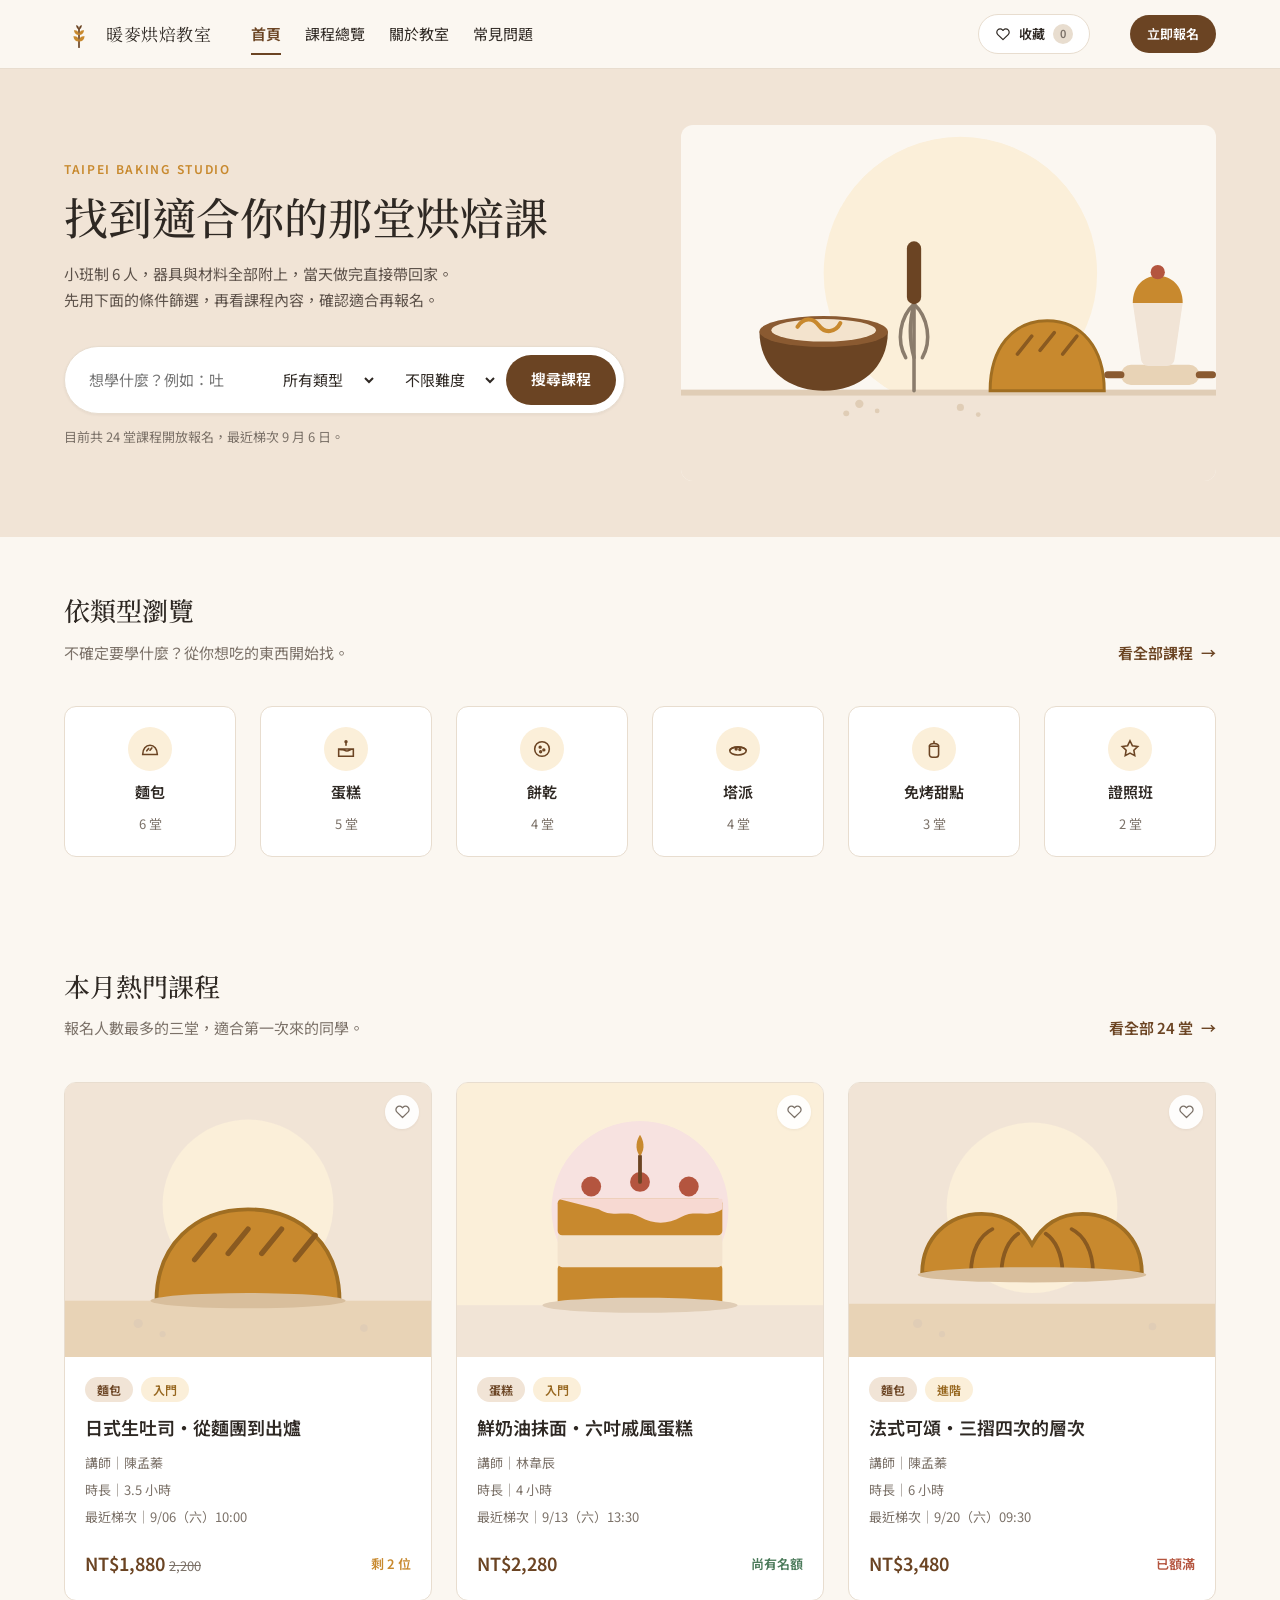
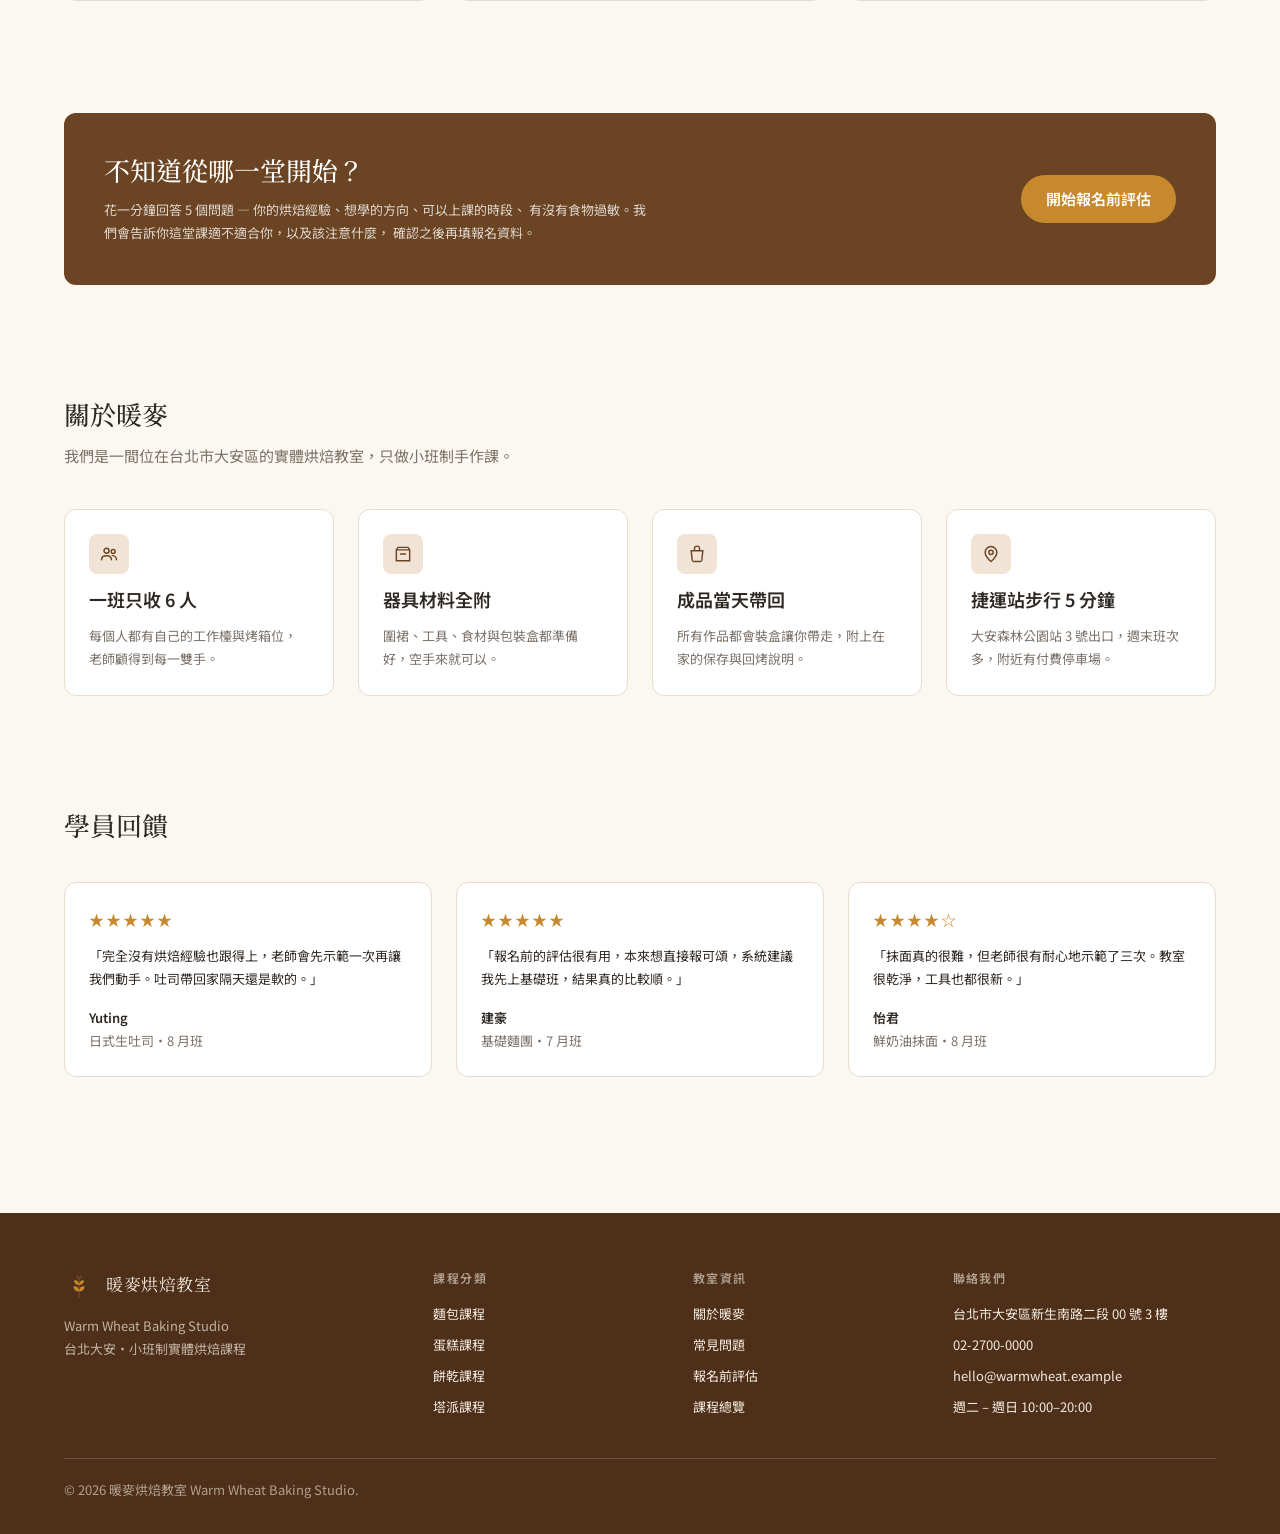
==== index.html @ 9501e0b7 "Initial commit: Warm Wheat Baking Studio course booking demo Multi-page front-end demo for a fiction" ====
<!DOCTYPE html>
<html lang="zh-Hant-TW">
<head>
<meta charset="UTF-8">
<meta name="viewport" content="width=device-width, initial-scale=1">
<title>暖麥烘焙教室 Warm Wheat Baking Studio｜台北實體烘焙課程</title>
<meta name="description" content="暖麥烘焙教室提供麵包、蛋糕、餅乾、塔派等實體手作課程，小班制 6 人，器具材料全附，成品帶回家。">
<link rel="icon" href="assets/brand/logo.svg" type="image/svg+xml">
<link rel="preconnect" href="https://fonts.googleapis.com">
<link rel="preconnect" href="https://fonts.gstatic.com" crossorigin>
<link href="https://fonts.googleapis.com/css2?family=Noto+Sans+TC:wght@400;600&family=Noto+Serif+TC:wght@500&display=swap" rel="stylesheet">
<link rel="stylesheet" href="styles/tokens.css">
<link rel="stylesheet" href="styles/base.css">
<link rel="stylesheet" href="styles/layout.css">
<link rel="stylesheet" href="styles/components.css">
</head>
<body>
<a class="skip-link" href="#main">跳至主要內容</a>

<header class="header">
  <div class="container header__inner">
    <a class="logo" href="index.html">
      <img src="assets/brand/logo.svg" alt="" width="30" height="30">
      <span class="logo__name">暖麥烘焙教室</span>
    </a>
    <nav class="nav" aria-label="主選單">
      <a class="nav__link" href="index.html" aria-current="page">首頁</a>
      <a class="nav__link" href="courses.html">課程總覽</a>
      <a class="nav__link" href="about.html">關於教室</a>
      <a class="nav__link" href="faq.html">常見問題</a>
    </nav>
    <button class="saved-btn" type="button" id="savedBtn" aria-expanded="false" aria-controls="savedDrawer">
      <svg width="16" height="16" viewBox="0 0 24 24" fill="none" stroke="currentColor" stroke-width="1.8" stroke-linejoin="round" aria-hidden="true"><path d="M12 20.5 4.2 12.9a4.9 4.9 0 0 1 0-7 4.9 4.9 0 0 1 7 0l.8.8.8-.8a4.9 4.9 0 0 1 7 0 4.9 4.9 0 0 1 0 7z"/></svg>
      <span>收藏</span>
      <span class="saved-btn__count" id="savedCount" data-empty>0</span>
    </button>
    <a class="btn btn--primary btn--sm" href="courses.html">立即報名</a>
  </div>
</header>

<main id="main">

<!-- ============================================================== Hero -->
<section class="hero">
  <div class="container hero__grid">
    <div>
      <span class="eyebrow">Taipei Baking Studio</span>
      <h1 class="hero__title">找到適合你的那堂烘焙課</h1>
      <p class="hero__lede">
        小班制 6 人，器具與材料全部附上，當天做完直接帶回家。
        先用下面的條件篩選，再看課程內容，確認適合再報名。
      </p>

      <!-- 課程查詢入口 → courses.html -->
      <form class="searchbar" action="courses.html" method="get" role="search">
        <label class="sr-only" for="q">課程關鍵字</label>
        <input type="search" id="q" name="q" placeholder="想學什麼？例如：吐司、生乳捲">
        <label class="sr-only" for="cat">課程類型</label>
        <select id="cat" name="cat">
          <option value="">所有類型</option>
          <option value="bread">麵包</option>
          <option value="cake">蛋糕</option>
          <option value="cookie">餅乾</option>
          <option value="tart">塔派</option>
          <option value="nobake">免烤甜點</option>
          <option value="pro">證照班</option>
        </select>
        <label class="sr-only" for="lv">難度</label>
        <select id="lv" name="lv">
          <option value="">不限難度</option>
          <option value="beginner">入門</option>
          <option value="advanced">進階</option>
          <option value="pro">專業</option>
        </select>
        <button class="btn btn--primary" type="submit">搜尋課程</button>
      </form>
      <p class="searchbar__hint">目前共 24 堂課程開放報名，最近梯次 9 月 6 日。</p>
    </div>
    <div class="hero__media">
      <img src="assets/images/hero.svg" alt="烘焙教室的工作檯，擺放攪拌盆、打蛋器與剛出爐的麵包" width="900" height="600">
    </div>
  </div>
</section>

<!-- ========================================================= Categories -->
<section class="section section--tight">
  <div class="container">
    <div class="section__head section__head--row">
      <div>
        <h2>依類型瀏覽</h2>
        <p>不確定要學什麼？從你想吃的東西開始找。</p>
      </div>
      <a class="link-arrow" href="courses.html">看全部課程</a>
    </div>

    <div class="grid grid--6">
      <a class="cat" href="courses.html?cat=bread">
        <span class="cat__icon" aria-hidden="true"><svg width="22" height="22" viewBox="0 0 24 24" fill="none" stroke="currentColor" stroke-width="1.7" stroke-linecap="round"><path d="M4 18c0-6 3.6-10 8-10s8 4 8 10zM8.5 14l2-2.6M12 13.4l2-2.6"/></svg></span>
        <span class="cat__name">麵包</span>
        <span class="cat__count">6 堂</span>
      </a>
      <a class="cat" href="courses.html?cat=cake">
        <span class="cat__icon" aria-hidden="true"><svg width="22" height="22" viewBox="0 0 24 24" fill="none" stroke="currentColor" stroke-width="1.7" stroke-linecap="round"><path d="M4 20V12h16v8zM4 12c2 1.6 4 0 6 1.2s4 1.2 6 0 2-1.2 4-1.2M12 8V5"/><circle cx="12" cy="4" r="1"/></svg></span>
        <span class="cat__name">蛋糕</span>
        <span class="cat__count">5 堂</span>
      </a>
      <a class="cat" href="courses.html?cat=cookie">
        <span class="cat__icon" aria-hidden="true"><svg width="22" height="22" viewBox="0 0 24 24" fill="none" stroke="currentColor" stroke-width="1.7"><circle cx="12" cy="12" r="8"/><circle cx="10" cy="10" r="1"/><circle cx="14" cy="13" r="1"/><circle cx="10.5" cy="15" r="1"/></svg></span>
        <span class="cat__name">餅乾</span>
        <span class="cat__count">4 堂</span>
      </a>
      <a class="cat" href="courses.html?cat=tart">
        <span class="cat__icon" aria-hidden="true"><svg width="22" height="22" viewBox="0 0 24 24" fill="none" stroke="currentColor" stroke-width="1.7"><ellipse cx="12" cy="14" rx="9" ry="4.5"/><path d="M3 14c0-2 4-4 9-4s9 2 9 4"/><circle cx="10" cy="12" r="1"/><circle cx="14" cy="12.5" r="1"/></svg></span>
        <span class="cat__name">塔派</span>
        <span class="cat__count">4 堂</span>
      </a>
      <a class="cat" href="courses.html?cat=nobake">
        <span class="cat__icon" aria-hidden="true"><svg width="22" height="22" viewBox="0 0 24 24" fill="none" stroke="currentColor" stroke-width="1.7"><path d="M7 9h10v9a3 3 0 0 1-3 3h-4a3 3 0 0 1-3-3z"/><path d="M7 9c0-1.7 2.2-3 5-3s5 1.3 5 3"/><path d="M12 6V3"/></svg></span>
        <span class="cat__name">免烤甜點</span>
        <span class="cat__count">3 堂</span>
      </a>
      <a class="cat" href="courses.html?cat=pro">
        <span class="cat__icon" aria-hidden="true"><svg width="22" height="22" viewBox="0 0 24 24" fill="none" stroke="currentColor" stroke-width="1.7" stroke-linecap="round"><path d="M12 3l2.6 5.4 5.9.8-4.3 4.1 1 5.9L12 16.4 6.8 19.2l1-5.9L3.5 9.2l5.9-.8z"/></svg></span>
        <span class="cat__name">證照班</span>
        <span class="cat__count">2 堂</span>
      </a>
    </div>
  </div>
</section>

<!-- ==================================================== Popular courses -->
<section class="section section--tight">
  <div class="container">
    <div class="section__head section__head--row">
      <div>
        <h2>本月熱門課程</h2>
        <p>報名人數最多的三堂，適合第一次來的同學。</p>
      </div>
      <a class="link-arrow" href="courses.html">看全部 24 堂</a>
    </div>

    <div class="grid grid--3">
      <article class="course-card">
        <div class="course-card__media">
          <img src="assets/images/course-1.svg" alt="日式生吐司課程" width="480" height="360" loading="lazy">
        </div>
        <div class="course-card__body">
          <div class="course-card__tags">
            <span class="tag">麵包</span>
            <span class="tag tag--level">入門</span>
          </div>
          <h3 class="course-card__title"><a href="course.html">日式生吐司・從麵團到出爐</a></h3>
          <div class="course-card__meta">
            <span>講師｜陳孟蓁</span>
            <span>時長｜3.5 小時</span>
            <span>最近梯次｜9/06（六）10:00</span>
          </div>
          <div class="course-card__foot">
            <span class="price">NT$1,880 <del>2,200</del></span>
            <span class="seat seat--low">剩 2 位</span>
          </div>
        </div>
      </article>

      <article class="course-card">
        <div class="course-card__media">
          <img src="assets/images/course-2.svg" alt="草莓鮮奶油蛋糕課程" width="480" height="360" loading="lazy">
        </div>
        <div class="course-card__body">
          <div class="course-card__tags">
            <span class="tag">蛋糕</span>
            <span class="tag tag--level">入門</span>
          </div>
          <h3 class="course-card__title"><a href="course.html">鮮奶油抹面・六吋戚風蛋糕</a></h3>
          <div class="course-card__meta">
            <span>講師｜林韋辰</span>
            <span>時長｜4 小時</span>
            <span>最近梯次｜9/13（六）13:30</span>
          </div>
          <div class="course-card__foot">
            <span class="price">NT$2,280</span>
            <span class="seat seat--ok">尚有名額</span>
          </div>
        </div>
      </article>

      <article class="course-card">
        <div class="course-card__media">
          <img src="assets/images/course-5.svg" alt="法式可頌課程" width="480" height="360" loading="lazy">
        </div>
        <div class="course-card__body">
          <div class="course-card__tags">
            <span class="tag">麵包</span>
            <span class="tag tag--level">進階</span>
          </div>
          <h3 class="course-card__title"><a href="course.html">法式可頌・三摺四次的層次</a></h3>
          <div class="course-card__meta">
            <span>講師｜陳孟蓁</span>
            <span>時長｜6 小時</span>
            <span>最近梯次｜9/20（六）09:30</span>
          </div>
          <div class="course-card__foot">
            <span class="price">NT$3,480</span>
            <span class="seat seat--full">已額滿</span>
          </div>
        </div>
      </article>
    </div>
  </div>
</section>

<!-- ================================================= Assessment CTA band -->
<!-- 導向報名前評估 -->
<section class="section section--tight">
  <div class="container">
    <div class="cta-band">
      <div>
        <h2>不知道從哪一堂開始？</h2>
        <p>
          花一分鐘回答 5 個問題 — 你的烘焙經驗、想學的方向、可以上課的時段、
          有沒有食物過敏。我們會告訴你這堂課適不適合你，以及該注意什麼，
          確認之後再填報名資料。
        </p>
      </div>
      <a class="btn btn--honey" href="enroll.html#assess">開始報名前評估</a>
    </div>
  </div>
</section>

<!-- ============================================================= About -->
<section class="section section--tight" id="about">
  <div class="container">
    <div class="section__head">
      <h2>關於暖麥</h2>
      <p>我們是一間位在台北市大安區的實體烘焙教室，只做小班制手作課。</p>
    </div>

    <div class="grid grid--4">
      <div class="feature">
        <span class="feature__icon" aria-hidden="true"><svg width="20" height="20" viewBox="0 0 24 24" fill="none" stroke="currentColor" stroke-width="1.7" stroke-linecap="round"><circle cx="9" cy="8" r="3"/><circle cx="17" cy="9" r="2.4"/><path d="M3 19c0-3.3 2.7-5 6-5s6 1.7 6 5M16 14c3 .3 5 2 5 5"/></svg></span>
        <h3>一班只收 6 人</h3>
        <p>每個人都有自己的工作檯與烤箱位，老師顧得到每一雙手。</p>
      </div>
      <div class="feature">
        <span class="feature__icon" aria-hidden="true"><svg width="20" height="20" viewBox="0 0 24 24" fill="none" stroke="currentColor" stroke-width="1.7" stroke-linecap="round"><path d="M4 7h16v13H4zM4 7l2-3h12l2 3M9 12h6"/></svg></span>
        <h3>器具材料全附</h3>
        <p>圍裙、工具、食材與包裝盒都準備好，空手來就可以。</p>
      </div>
      <div class="feature">
        <span class="feature__icon" aria-hidden="true"><svg width="20" height="20" viewBox="0 0 24 24" fill="none" stroke="currentColor" stroke-width="1.7" stroke-linecap="round"><path d="M5 8h14l-1.2 11.2a2 2 0 0 1-2 1.8H8.2a2 2 0 0 1-2-1.8zM9 8V5.5a3 3 0 0 1 6 0V8"/></svg></span>
        <h3>成品當天帶回</h3>
        <p>所有作品都會裝盒讓你帶走，附上在家的保存與回烤說明。</p>
      </div>
      <div class="feature">
        <span class="feature__icon" aria-hidden="true"><svg width="20" height="20" viewBox="0 0 24 24" fill="none" stroke="currentColor" stroke-width="1.7" stroke-linecap="round"><path d="M12 21s7-5.6 7-11a7 7 0 1 0-14 0c0 5.4 7 11 7 11z"/><circle cx="12" cy="10" r="2.6"/></svg></span>
        <h3>捷運站步行 5 分鐘</h3>
        <p>大安森林公園站 3 號出口，週末班次多，附近有付費停車場。</p>
      </div>
    </div>
  </div>
</section>

<!-- =========================================================== Reviews -->
<section class="section section--tight">
  <div class="container">
    <div class="section__head">
      <h2>學員回饋</h2>
    </div>
    <div class="grid grid--3">
      <div class="review">
        <div class="review__stars" aria-label="五顆星">★★★★★</div>
        <p>「完全沒有烘焙經驗也跟得上，老師會先示範一次再讓我們動手。吐司帶回家隔天還是軟的。」</p>
        <footer><cite>Yuting</cite>日式生吐司・8 月班</footer>
      </div>
      <div class="review">
        <div class="review__stars" aria-label="五顆星">★★★★★</div>
        <p>「報名前的評估很有用，本來想直接報可頌，系統建議我先上基礎班，結果真的比較順。」</p>
        <footer><cite>建豪</cite>基礎麵團・7 月班</footer>
      </div>
      <div class="review">
        <div class="review__stars" aria-label="四顆星">★★★★☆</div>
        <p>「抹面真的很難，但老師很有耐心地示範了三次。教室很乾淨，工具也都很新。」</p>
        <footer><cite>怡君</cite>鮮奶油抹面・8 月班</footer>
      </div>
    </div>
  </div>
</section>

</main>

<footer class="footer">
  <div class="container">
    <div class="footer__grid">
      <div>
        <div class="logo">
          <img src="assets/brand/logo.svg" alt="" width="30" height="30">
          <span class="logo__name">暖麥烘焙教室</span>
        </div>
        <p class="footer__tag">Warm Wheat Baking Studio<br>台北大安・小班制實體烘焙課程</p>
      </div>
      <div>
        <h3>課程分類</h3>
        <ul>
          <li><a href="courses.html?cat=bread">麵包課程</a></li>
          <li><a href="courses.html?cat=cake">蛋糕課程</a></li>
          <li><a href="courses.html?cat=cookie">餅乾課程</a></li>
          <li><a href="courses.html?cat=tart">塔派課程</a></li>
        </ul>
      </div>
      <div>
        <h3>教室資訊</h3>
        <ul>
          <li><a href="about.html">關於暖麥</a></li>
          <li><a href="faq.html">常見問題</a></li>
          <li><a href="enroll.html#assess">報名前評估</a></li>
          <li><a href="courses.html">課程總覽</a></li>
        </ul>
      </div>
      <div>
        <h3>聯絡我們</h3>
        <ul>
          <li>台北市大安區新生南路二段 00 號 3 樓</li>
          <li><a href="tel:+886227000000">02-2700-0000</a></li>
          <li><a href="mailto:hello@warmwheat.example">hello@warmwheat.example</a></li>
          <li>週二 – 週日 10:00–20:00</li>
        </ul>
      </div>
    </div>
    <p class="footer__bottom">© 2026 暖麥烘焙教室 Warm Wheat Baking Studio.</p>
  </div>
</footer>

<div class="drawer" id="savedDrawer" role="dialog" aria-modal="true" aria-label="收藏的課程">
  <div class="drawer__scrim"></div>
  <div class="drawer__panel">
    <div class="drawer__head">
      <h2 style="font-size:var(--fs-h3); font-family:var(--font-sans)">收藏的課程</h2>
      <button class="drawer__close" type="button" aria-label="關閉">×</button>
    </div>
    <div class="drawer__body">
      <div id="savedList"></div>
      <p class="drawer__empty" id="savedEmpty">還沒有收藏任何課程。<br>在課程卡片右上角點愛心即可加入。</p>
    </div>
    <div class="drawer__foot">
      <a class="btn btn--primary btn--block" href="courses.html">瀏覽全部課程</a>
    </div>
  </div>
</div>
<script src="scripts/main.js"></script>
<script src="scripts/saved.js"></script>
</body>
</html>
---- styles/tokens.css ----
/* ==========================================================================
   tokens.css — design tokens extracted from Figma
   暖麥烘焙教室 Warm Wheat Baking Studio
   Change a value here and it propagates through every page.
   ========================================================================== */

:root {
  /* ---- Color ---- */
  --c-crust:       #6B4423;
  --c-crust-dark:  #4E301A;
  --c-crust-soft:  #F1E4D6;
  --c-honey:       #C8892E;
  --c-honey-soft:  #FBEFD9;
  --c-oat:         #FBF7F1;
  --c-surface:     #FFFFFF;
  --c-ink:         #2E2823;
  --c-ink-muted:   #7B7168;
  --c-line:        #E8DDCF;
  --c-ok:          #4B7A5A;
  --c-warn:        #B4553F;

  --c-focus:       #C8892E;

  /* ---- Typography ---- */
  --font-serif: "Noto Serif TC", "Songti TC", "PMingLiU", Georgia, serif;
  --font-sans:  "Noto Sans TC", "PingFang TC", "Microsoft JhengHei",
                -apple-system, BlinkMacSystemFont, "Segoe UI", sans-serif;

  --fs-display: 2.75rem;    /* 44 */
  --fs-h1:      2.25rem;    /* 36 */
  --fs-h2:      1.625rem;   /* 26 */
  --fs-h3:      1.125rem;   /* 18 */
  --fs-body:    0.9375rem;  /* 15 */
  --fs-small:   0.8125rem;  /* 13 */
  --fs-eyebrow: 0.75rem;    /* 12 */

  --lh-heading: 1.32;
  --lh-body:    1.75;
  --ls-eyebrow: 0.14em;

  /* ---- Spacing scale ---- */
  --s-1:  0.25rem;   /*  4 */
  --s-2:  0.5rem;    /*  8 */
  --s-3:  0.75rem;   /* 12 */
  --s-4:  1rem;      /* 16 */
  --s-5:  1.25rem;   /* 20 */
  --s-6:  1.5rem;    /* 24 */
  --s-8:  2rem;      /* 32 */
  --s-10: 2.5rem;    /* 40 */
  --s-14: 3.5rem;    /* 56 */
  --s-20: 5rem;      /* 80 */

  /* ---- Radius ---- */
  --r-card:  12px;
  --r-image: 8px;
  --r-input: 8px;
  --r-pill:  999px;

  /* ---- Shadow ---- */
  --sh-card:  0 1px 3px rgba(46, 40, 35, 0.06);
  --sh-raise: 0 8px 24px rgba(46, 40, 35, 0.10);

  /* ---- Layout ---- */
  --container:     1200px;
  --container-pad: var(--s-6);
  --header-h:      68px;
  --sidebar-w:     280px;
  --booking-w:     340px;

  /* ---- Motion ---- */
  --t-fast: 150ms ease;
  --t-base: 240ms ease;
}

/* Desktop is the design target (1440 frame) — this is a course-booking flow
   people use at a desk. Below 1024 the layout degrades to a single column so
   nothing breaks on a small laptop; it is a fallback, not a mobile design. */
@media (max-width: 1024px) {
  :root {
    --fs-display: 2.25rem;
    --fs-h1:      1.875rem;
    --fs-h2:      1.5rem;
  }
}
---- styles/base.css ----
/* ==========================================================================
   base.css — reset + element defaults + typography
   ========================================================================== */

*,
*::before,
*::after { box-sizing: border-box; }

html {
  -webkit-text-size-adjust: 100%;
  scroll-behavior: smooth;
  scroll-padding-top: calc(var(--header-h) + var(--s-4));
}

body {
  margin: 0;
  background: var(--c-oat);
  color: var(--c-ink);
  font-family: var(--font-sans);
  font-size: var(--fs-body);
  line-height: var(--lh-body);
  -webkit-font-smoothing: antialiased;
}

h1, h2, h3, h4, p, figure, blockquote, ul, ol, dl, dd { margin: 0; }
ul, ol { padding: 0; list-style: none; }

h1, h2 {
  font-family: var(--font-serif);
  font-weight: 500;
  line-height: var(--lh-heading);
}
h1 { font-size: var(--fs-h1); }
h2 { font-size: var(--fs-h2); }
h3 { font-size: var(--fs-h3); font-weight: 600; line-height: 1.5; }

a { color: inherit; text-decoration: none; transition: color var(--t-fast); }

img, svg { display: block; max-width: 100%; height: auto; }

button, input, select, textarea { font: inherit; color: inherit; }
button { cursor: pointer; border: 0; background: none; }

/* Fieldsets group the assessment questions semantically; the UA's default
   border and legend notch are not part of the design. */
fieldset { margin: 0; padding: 0; border: 0; min-width: 0; }
legend { padding: 0; }

table { border-collapse: collapse; width: 100%; }

:focus-visible {
  outline: 2px solid var(--c-focus);
  outline-offset: 3px;
  border-radius: 4px;
}

::selection { background: var(--c-honey-soft); color: var(--c-ink); }

.sr-only {
  position: absolute;
  width: 1px; height: 1px;
  padding: 0; margin: -1px;
  overflow: hidden;
  clip: rect(0 0 0 0);
  white-space: nowrap;
  border: 0;
}

.skip-link {
  position: absolute;
  top: var(--s-2); left: var(--s-2);
  z-index: 100;
  padding: var(--s-2) var(--s-4);
  background: var(--c-crust);
  color: #fff;
  border-radius: var(--r-pill);
  transform: translateY(-200%);
  transition: transform var(--t-fast);
}
.skip-link:focus { transform: translateY(0); }

@media (prefers-reduced-motion: reduce) {
  html { scroll-behavior: auto; }
  *, *::before, *::after {
    animation-duration: 0.01ms !important;
    transition-duration: 0.01ms !important;
  }
}
---- styles/layout.css ----
/* ==========================================================================
   layout.css — containers, page shells, grids
   ========================================================================== */

.container {
  width: 100%;
  max-width: var(--container);
  margin-inline: auto;
  padding-inline: var(--container-pad);
}

.section { padding-block: var(--s-20); }
.section--tight { padding-block: var(--s-14); }
.section--soft { background: var(--c-crust-soft); }
.section--surface { background: var(--c-surface); }

.section__head { margin-bottom: var(--s-10); }
.section__head--row {
  display: flex;
  align-items: flex-end;
  justify-content: space-between;
  gap: var(--s-6);
}
.section__head p {
  margin-top: var(--s-3);
  color: var(--c-ink-muted);
}

/* ---- Page header band (inner pages) ---- */
.page-head {
  padding-block: var(--s-8) var(--s-6);
  background: var(--c-surface);
  border-bottom: 1px solid var(--c-line);
}
.page-head__meta {
  margin-top: var(--s-2);
  color: var(--c-ink-muted);
  font-size: var(--fs-small);
}

/* ---- Two-pane shells ---- */
/* courses.html : filter sidebar + results */
.shell-filter {
  display: grid;
  grid-template-columns: var(--sidebar-w) minmax(0, 1fr);
  gap: var(--s-10);
  align-items: start;
  padding-block: var(--s-10) var(--s-20);
}

/* course.html : article + sticky booking card */
.shell-detail {
  display: grid;
  grid-template-columns: minmax(0, 1fr) var(--booking-w);
  gap: var(--s-14);
  align-items: start;
  padding-block: var(--s-10) var(--s-20);
}

.sticky-col {
  position: sticky;
  top: calc(var(--header-h) + var(--s-6));
}

/* ---- Grids ---- */
.grid { display: grid; gap: var(--s-6); }
.grid--2 { grid-template-columns: repeat(2, minmax(0, 1fr)); }
.grid--3 { grid-template-columns: repeat(3, minmax(0, 1fr)); }
.grid--4 { grid-template-columns: repeat(4, minmax(0, 1fr)); }
.grid--6 { grid-template-columns: repeat(6, minmax(0, 1fr)); }

/* Course results sit in their own grid so the sidebar width can change
   without touching the card rules. */
.grid--results { grid-template-columns: repeat(3, minmax(0, 1fr)); gap: var(--s-6); }

.stack   { display: grid; gap: var(--s-4); }
.stack-6 { display: grid; gap: var(--s-6); }
.stack-8 { display: grid; gap: var(--s-8); }

/* ==========================================================================
   Below 1024: graceful degradation only (see tokens.css note) — the case
   scope is desktop （桌機）. Full RWD is not quoted.
   ========================================================================== */

@media (max-width: 1200px) {
  .grid--results { grid-template-columns: repeat(2, minmax(0, 1fr)); }
  .grid--6 { grid-template-columns: repeat(3, minmax(0, 1fr)); }
}

@media (max-width: 1024px) {
  .section { padding-block: var(--s-14); }

  .shell-filter,
  .shell-detail {
    grid-template-columns: minmax(0, 1fr);
    gap: var(--s-8);
  }
  .sticky-col { position: static; }

  .grid--3, .grid--4 { grid-template-columns: repeat(2, minmax(0, 1fr)); }
}

@media (max-width: 720px) {
  .grid--2, .grid--3, .grid--4,
  .grid--results { grid-template-columns: minmax(0, 1fr); }
  .grid--6 { grid-template-columns: repeat(2, minmax(0, 1fr)); }
  .section__head--row { flex-direction: column; align-items: flex-start; }
}
---- styles/components.css ----
/* ==========================================================================
   components.css — buttons, header, cards, filters, forms, footer
   ========================================================================== */

/* --------------------------------------------------------------- Text bits */
.eyebrow {
  display: block;
  margin-bottom: var(--s-2);
  color: var(--c-honey);
  font-size: var(--fs-eyebrow);
  font-weight: 600;
  letter-spacing: var(--ls-eyebrow);
  text-transform: uppercase;
}
.muted { color: var(--c-ink-muted); }
.small { font-size: var(--fs-small); }

.link-arrow {
  display: inline-flex;
  align-items: center;
  gap: var(--s-2);
  color: var(--c-crust);
  font-weight: 600;
  white-space: nowrap;
}
.link-arrow::after { content: "→"; transition: transform var(--t-fast); }
.link-arrow:hover { color: var(--c-honey); }
.link-arrow:hover::after { transform: translateX(3px); }

/* ---- Breadcrumb ---- */
.crumb {
  display: flex;
  flex-wrap: wrap;
  gap: var(--s-2);
  color: var(--c-ink-muted);
  font-size: var(--fs-small);
}
.crumb li + li::before { content: "／"; margin-right: var(--s-2); }
.crumb a:hover { color: var(--c-crust); }
.crumb [aria-current] { color: var(--c-ink); }

/* ---------------------------------------------------------------- Buttons */
.btn {
  display: inline-flex;
  align-items: center;
  justify-content: center;
  gap: var(--s-2);
  padding: var(--s-3) var(--s-6);
  border: 1px solid transparent;
  border-radius: var(--r-pill);
  font-size: var(--fs-body);
  font-weight: 600;
  line-height: 1.5;
  transition: background var(--t-fast), color var(--t-fast),
              border-color var(--t-fast);
}
.btn--primary { background: var(--c-crust); color: #fff; }
.btn--primary:hover { background: var(--c-crust-dark); }
.btn--honey { background: var(--c-honey); color: #fff; }
.btn--honey:hover { background: #B07623; }
.btn--ghost { border-color: var(--c-line); color: var(--c-ink); background: var(--c-surface); }
.btn--ghost:hover { border-color: var(--c-crust); color: var(--c-crust); }
.btn--block { width: 100%; }
.btn--sm { padding: var(--s-2) var(--s-4); font-size: var(--fs-small); }
.btn:disabled { opacity: .45; cursor: not-allowed; }

/* ----------------------------------------------------------------- Header */
.header {
  position: sticky;
  top: 0;
  z-index: 50;
  background: var(--c-oat);
  border-bottom: 1px solid var(--c-line);
}
.header__inner {
  display: flex;
  align-items: center;
  gap: var(--s-10);
  height: var(--header-h);
}
.logo { display: flex; align-items: center; gap: var(--s-3); }
.logo img { width: 30px; height: 30px; }
.logo__name {
  font-family: var(--font-serif);
  font-size: 1.0625rem;
  letter-spacing: 0.03em;
}
.nav { display: flex; gap: var(--s-6); margin-right: auto; }
.nav__link { padding-block: var(--s-2); position: relative; }
.nav__link::after {
  content: "";
  position: absolute;
  left: 0; bottom: 0;
  width: 100%; height: 2px;
  background: var(--c-crust);
  transform: scaleX(0);
  transform-origin: left;
  transition: transform var(--t-fast);
}
.nav__link:hover { color: var(--c-crust); }
.nav__link:hover::after,
.nav__link[aria-current="page"]::after { transform: scaleX(1); }
.nav__link[aria-current="page"] { color: var(--c-crust); font-weight: 600; }

/* ------------------------------------------------------------------- Hero */
.hero {
  padding-block: var(--s-14);
  background: var(--c-crust-soft);
}
.hero__grid {
  display: grid;
  grid-template-columns: minmax(0, 1.05fr) minmax(0, 1fr);
  gap: var(--s-14);
  align-items: center;
}
.hero__title { font-size: var(--fs-display); max-width: 13em; }
.hero__lede { margin-top: var(--s-4); max-width: 26em; color: #5C5149; }
.hero__media img { width: 100%; border-radius: var(--r-card); }

/* ---- Hero search bar （課程查詢入口） ---- */
.searchbar {
  display: grid;
  grid-template-columns: minmax(0, 1.6fr) minmax(0, 1fr) minmax(0, 1fr) auto;
  gap: var(--s-2);
  margin-top: var(--s-8);
  padding: var(--s-2);
  background: var(--c-surface);
  border: 1px solid var(--c-line);
  border-radius: var(--r-pill);
  box-shadow: var(--sh-card);
}
.searchbar input,
.searchbar select {
  padding: var(--s-3) var(--s-4);
  border: 0;
  border-radius: var(--r-pill);
  background: transparent;
}
.searchbar input:focus,
.searchbar select:focus { outline: none; background: var(--c-oat); }
.searchbar__hint {
  margin-top: var(--s-3);
  color: var(--c-ink-muted);
  font-size: var(--fs-small);
}

/* -------------------------------------------------------- Category tiles */
.cat {
  display: grid;
  place-items: center;
  gap: var(--s-2);
  padding: var(--s-5) var(--s-3);
  background: var(--c-surface);
  border: 1px solid var(--c-line);
  border-radius: var(--r-card);
  text-align: center;
  transition: border-color var(--t-fast), transform var(--t-fast);
}
.cat:hover {
  border-color: var(--c-crust);
  transform: translateY(-2px);
}
.cat__icon {
  display: grid;
  place-items: center;
  width: 44px; height: 44px;
  background: var(--c-honey-soft);
  border-radius: 50%;
  color: var(--c-crust);
}
.cat__name { font-weight: 600; }
.cat__count { color: var(--c-ink-muted); font-size: var(--fs-small); }

/* ------------------------------------------------------------ Course card */
.course-card {
  display: flex;
  flex-direction: column;
  background: var(--c-surface);
  border: 1px solid var(--c-line);
  border-radius: var(--r-card);
  overflow: hidden;
  transition: box-shadow var(--t-base), transform var(--t-base);
}
.course-card:hover {
  transform: translateY(-3px);
  box-shadow: var(--sh-raise);
}
.course-card__media {
  position: relative;
  aspect-ratio: 4 / 3;
  background: var(--c-crust-soft);
}
.course-card__media img { width: 100%; height: 100%; object-fit: cover; }
.course-card__body {
  display: flex;
  flex-direction: column;
  flex: 1;
  padding: var(--s-5);
}
.course-card__tags {
  display: flex;
  flex-wrap: wrap;
  gap: var(--s-2);
  margin-bottom: var(--s-3);
}
.course-card__title { line-height: 1.45; }
.course-card__title a:hover { color: var(--c-crust); }
.course-card__meta {
  display: grid;
  gap: var(--s-1);
  margin-top: var(--s-3);
  color: var(--c-ink-muted);
  font-size: var(--fs-small);
}
.course-card__meta span { display: flex; gap: var(--s-2); }
.course-card__foot {
  display: flex;
  align-items: center;
  justify-content: space-between;
  gap: var(--s-3);
  margin-top: auto;
  padding-top: var(--s-5);
}
.price {
  color: var(--c-crust);
  font-size: 1.125rem;
  font-weight: 600;
}
.price small { color: var(--c-ink-muted); font-size: var(--fs-small); font-weight: 400; }
.price del { color: var(--c-ink-muted); font-size: var(--fs-small); font-weight: 400; }

/* ------------------------------------------------------------------ Tags */
.tag {
  display: inline-flex;
  align-items: center;
  padding: 2px var(--s-3);
  border-radius: var(--r-pill);
  font-size: var(--fs-eyebrow);
  font-weight: 600;
  background: var(--c-crust-soft);
  color: var(--c-crust);
}
.tag--level { background: var(--c-honey-soft); color: #97671F; }
.tag--ok    { background: #E7F0E9; color: var(--c-ok); }
.tag--warn  { background: #F7E5E0; color: var(--c-warn); }
.tag--plain { background: var(--c-oat); color: var(--c-ink-muted); }

.seat { font-size: var(--fs-small); font-weight: 600; }
.seat--ok   { color: var(--c-ok); }
.seat--low  { color: var(--c-honey); }
.seat--full { color: var(--c-warn); }

/* --------------------------------------------------------- Filter sidebar */
.filters {
  padding: var(--s-6);
  background: var(--c-surface);
  border: 1px solid var(--c-line);
  border-radius: var(--r-card);
}
.filters__head {
  display: flex;
  align-items: baseline;
  justify-content: space-between;
  gap: var(--s-3);
  margin-bottom: var(--s-5);
}
.filters__head h2 { font-size: var(--fs-h3); font-family: var(--font-sans); font-weight: 600; }
.filters__reset {
  color: var(--c-ink-muted);
  font-size: var(--fs-small);
  text-decoration: underline;
}
.filters__reset:hover { color: var(--c-crust); }

.fgroup { padding-block: var(--s-5); border-top: 1px solid var(--c-line); }
.fgroup:first-of-type { border-top: 0; padding-top: 0; }
.fgroup > h3 {
  margin-bottom: var(--s-3);
  font-size: var(--fs-small);
  letter-spacing: 0.06em;
  color: var(--c-ink-muted);
}
.fgroup ul { display: grid; gap: var(--s-2); }

.check {
  display: flex;
  align-items: center;
  gap: var(--s-3);
  cursor: pointer;
}
.check input { accent-color: var(--c-crust); width: 16px; height: 16px; flex: none; }
.check span { flex: 1; }
.check .count { color: var(--c-ink-muted); font-size: var(--fs-small); }
.check:hover span { color: var(--c-crust); }

.search-field {
  display: flex;
  align-items: center;
  gap: var(--s-2);
  padding: var(--s-2) var(--s-3);
  background: var(--c-oat);
  border: 1px solid var(--c-line);
  border-radius: var(--r-input);
}
.search-field input { flex: 1; border: 0; background: transparent; }
.search-field input:focus { outline: none; }
.search-field svg { flex: none; color: var(--c-ink-muted); }

/* ------------------------------------------------------- Results toolbar */
.toolbar {
  display: flex;
  align-items: center;
  justify-content: space-between;
  gap: var(--s-4);
  padding-bottom: var(--s-5);
  border-bottom: 1px solid var(--c-line);
}
.toolbar__count strong { font-size: 1.125rem; }
.toolbar select {
  padding: var(--s-2) var(--s-3);
  background: var(--c-surface);
  border: 1px solid var(--c-line);
  border-radius: var(--r-input);
}

.active-chips {
  display: flex;
  flex-wrap: wrap;
  gap: var(--s-2);
  margin-top: var(--s-5);
}
.active-chips:empty { display: none; }
.achip {
  display: inline-flex;
  align-items: center;
  gap: var(--s-2);
  padding: var(--s-1) var(--s-3);
  background: var(--c-crust-soft);
  border-radius: var(--r-pill);
  font-size: var(--fs-small);
}
.achip button {
  color: var(--c-crust);
  font-size: 1rem;
  line-height: 1;
  padding: 0 2px;
}
.achip button:hover { color: var(--c-warn); }

.results { margin-top: var(--s-6); }
.no-results {
  padding: var(--s-20) var(--s-6);
  text-align: center;
  color: var(--c-ink-muted);
  background: var(--c-surface);
  border: 1px dashed var(--c-line);
  border-radius: var(--r-card);
}
.no-results h3 { margin-bottom: var(--s-2); color: var(--c-ink); }

.pager {
  display: flex;
  justify-content: center;
  gap: var(--s-2);
  margin-top: var(--s-10);
}
.pager a, .pager span {
  display: grid;
  place-items: center;
  min-width: 36px; height: 36px;
  padding-inline: var(--s-2);
  border: 1px solid var(--c-line);
  border-radius: var(--r-input);
  background: var(--c-surface);
  font-size: var(--fs-small);
}
.pager [aria-current] { background: var(--c-crust); color: #fff; border-color: var(--c-crust); }
.pager a:hover { border-color: var(--c-crust); color: var(--c-crust); }

/* ---------------------------------------------------- Course detail page */
.detail-hero img {
  width: 100%;
  aspect-ratio: 16 / 9;
  object-fit: cover;
  border-radius: var(--r-card);
}
.detail-title { margin-top: var(--s-6); }
.detail-tags { display: flex; flex-wrap: wrap; gap: var(--s-2); margin-top: var(--s-4); }

.block {
  padding-top: var(--s-10);
  margin-top: var(--s-10);
  border-top: 1px solid var(--c-line);
}
.block:first-of-type { border-top: 0; margin-top: var(--s-8); padding-top: 0; }
.block > h2 { margin-bottom: var(--s-5); font-size: var(--fs-h2); }
.block p + p { margin-top: var(--s-4); }

/* outcome cards — 你會做出什麼 */
.outcome {
  padding: var(--s-5);
  background: var(--c-surface);
  border: 1px solid var(--c-line);
  border-radius: var(--r-card);
}
.outcome__n {
  display: grid;
  place-items: center;
  width: 32px; height: 32px;
  margin-bottom: var(--s-3);
  background: var(--c-honey-soft);
  border-radius: 50%;
  color: var(--c-crust);
  font-weight: 600;
  font-size: var(--fs-small);
}
.outcome p { margin-top: var(--s-2); color: var(--c-ink-muted); font-size: var(--fs-small); }

/* syllabus */
.syllabus { border: 1px solid var(--c-line); border-radius: var(--r-card); overflow: hidden; }
.syllabus li {
  display: grid;
  grid-template-columns: 64px minmax(0, 1fr) 72px;
  gap: var(--s-4);
  align-items: baseline;
  padding: var(--s-4) var(--s-5);
  background: var(--c-surface);
  border-top: 1px solid var(--c-line);
}
.syllabus li:first-child { border-top: 0; }
.syllabus__n { color: var(--c-honey); font-weight: 600; font-size: var(--fs-small); }
.syllabus__t { font-weight: 600; }
.syllabus__t span { display: block; margin-top: 2px; font-weight: 400; color: var(--c-ink-muted); font-size: var(--fs-small); }
.syllabus__d { color: var(--c-ink-muted); font-size: var(--fs-small); text-align: right; }

/* kit list — 器具材料 */
.kit { display: grid; grid-template-columns: repeat(2, minmax(0, 1fr)); gap: var(--s-6); }
.kit h3 { margin-bottom: var(--s-3); }
.kit ul { display: grid; gap: var(--s-2); font-size: var(--fs-small); }
.kit li { display: flex; gap: var(--s-2); color: var(--c-ink-muted); }
.kit li::before { content: "・"; color: var(--c-honey); }

/* instructor */
.instructor {
  display: grid;
  grid-template-columns: 104px minmax(0, 1fr);
  gap: var(--s-6);
  align-items: start;
  padding: var(--s-6);
  background: var(--c-surface);
  border: 1px solid var(--c-line);
  border-radius: var(--r-card);
}
.instructor img { width: 104px; height: 104px; border-radius: 50%; object-fit: cover; }
.instructor__role { color: var(--c-honey); font-size: var(--fs-small); font-weight: 600; }
.instructor p { margin-top: var(--s-3); color: var(--c-ink-muted); font-size: var(--fs-small); }

/* notice box */
.notice {
  padding: var(--s-5);
  background: var(--c-honey-soft);
  border-left: 3px solid var(--c-honey);
  border-radius: var(--r-image);
}
.notice ul { display: grid; gap: var(--s-2); font-size: var(--fs-small); }
.notice li { display: flex; gap: var(--s-2); }
.notice li::before { content: "!"; color: var(--c-honey); font-weight: 700; }
.notice strong { color: var(--c-warn); }

/* FAQ accordion */
.faq { border-top: 1px solid var(--c-line); }
.faq__item { border-bottom: 1px solid var(--c-line); }
.faq__q {
  display: flex;
  align-items: center;
  justify-content: space-between;
  gap: var(--s-4);
  width: 100%;
  padding: var(--s-4) 0;
  text-align: left;
  font-weight: 600;
}
.faq__q:hover { color: var(--c-crust); }
.faq__q::after {
  content: "+";
  flex: none;
  color: var(--c-honey);
  font-size: 1.25rem;
  transition: transform var(--t-fast);
}
.faq__q[aria-expanded="true"]::after { transform: rotate(45deg); }
.faq__a {
  padding-bottom: var(--s-4);
  color: var(--c-ink-muted);
  font-size: var(--fs-small);
}
.faq__a[hidden] { display: none; }

/* ------------------------------------------------------- Booking card */
.booking {
  padding: var(--s-6);
  background: var(--c-surface);
  border: 1px solid var(--c-line);
  border-radius: var(--r-card);
  box-shadow: var(--sh-card);
}
.booking__price { display: flex; align-items: baseline; gap: var(--s-3); }
.booking__price .price { font-size: 1.75rem; }
.booking__label {
  margin: var(--s-6) 0 var(--s-3);
  font-size: var(--fs-small);
  color: var(--c-ink-muted);
  letter-spacing: 0.06em;
}
.booking .btn { margin-top: var(--s-5); }
.booking__note { margin-top: var(--s-3); text-align: center; color: var(--c-ink-muted); font-size: var(--fs-small); }

.spec { margin-top: var(--s-6); padding-top: var(--s-5); border-top: 1px solid var(--c-line); }
.spec div {
  display: flex;
  justify-content: space-between;
  gap: var(--s-4);
  padding-block: var(--s-2);
  font-size: var(--fs-small);
}
.spec dt { color: var(--c-ink-muted); }
.spec dd { font-weight: 600; text-align: right; }

/* ---- Session radio cards （梯次） ---- */
.session { display: grid; gap: var(--s-2); }
.session__item { position: relative; display: block; }
.session__item input {
  position: absolute;
  opacity: 0;
  width: 0; height: 0;
}
.session__box {
  display: flex;
  align-items: center;
  justify-content: space-between;
  gap: var(--s-3);
  padding: var(--s-3) var(--s-4);
  border: 1px solid var(--c-line);
  border-radius: var(--r-input);
  cursor: pointer;
  transition: border-color var(--t-fast), background var(--t-fast);
}
.session__item:hover .session__box { border-color: var(--c-crust); }
.session__item input:checked + .session__box {
  border-color: var(--c-crust);
  background: var(--c-crust-soft);
}
.session__item input:focus-visible + .session__box {
  outline: 2px solid var(--c-focus);
  outline-offset: 2px;
}
.session__item input:disabled + .session__box {
  opacity: .5;
  cursor: not-allowed;
  background: var(--c-oat);
}
.session__date { font-weight: 600; font-size: var(--fs-small); }
.session__date span { display: block; font-weight: 400; color: var(--c-ink-muted); }

/* --------------------------------------------------------- Enroll stepper */
.stepper {
  display: grid;
  grid-template-columns: repeat(4, minmax(0, 1fr));
  gap: var(--s-2);
  margin-bottom: var(--s-10);
}
.stepper__item {
  padding-top: var(--s-3);
  border-top: 3px solid var(--c-line);
  color: var(--c-ink-muted);
  font-size: var(--fs-small);
}
.stepper__item b { display: block; font-size: var(--fs-eyebrow); letter-spacing: .08em; }
.stepper__item[data-state="done"] { border-top-color: var(--c-ok); color: var(--c-ok); }
.stepper__item[data-state="current"] {
  border-top-color: var(--c-crust);
  color: var(--c-ink);
  font-weight: 600;
}

.step-panel { display: none; }
.step-panel[data-active] { display: block; }

.panel {
  padding: var(--s-10);
  background: var(--c-surface);
  border: 1px solid var(--c-line);
  border-radius: var(--r-card);
}
.panel__actions {
  display: flex;
  justify-content: space-between;
  gap: var(--s-4);
  margin-top: var(--s-10);
  padding-top: var(--s-6);
  border-top: 1px solid var(--c-line);
}

/* ---- Assessment questions ---- */
/* Question groups use role="group" + aria-labelledby rather than
   fieldset/legend: a <legend> is painted over the fieldset's top border in
   every engine, which would draw the separator through the question title.
   The ARIA pairing exposes the same grouping to assistive tech. */
.q {
  display: grid;
  gap: var(--s-4);
  padding-block: var(--s-6);
  border-top: 1px solid var(--c-line);
}
.q:first-of-type { border-top: 0; padding-top: 0; }
.q__title { display: flex; gap: var(--s-3); font-weight: 600; }
.q__title i {
  flex: none;
  display: grid;
  place-items: center;
  width: 24px; height: 24px;
  background: var(--c-crust);
  border-radius: 50%;
  color: #fff;
  font-style: normal;
  font-size: var(--fs-eyebrow);
}
.opts { display: flex; flex-wrap: wrap; gap: var(--s-3); }
.opt { position: relative; }
.opt input { position: absolute; opacity: 0; width: 0; height: 0; }
.opt span {
  display: block;
  padding: var(--s-2) var(--s-5);
  border: 1px solid var(--c-line);
  border-radius: var(--r-pill);
  cursor: pointer;
  font-size: var(--fs-small);
  transition: border-color var(--t-fast), background var(--t-fast);
}
.opt:hover span { border-color: var(--c-crust); }
.opt input:checked + span {
  background: var(--c-crust);
  border-color: var(--c-crust);
  color: #fff;
}
.opt input:focus-visible + span { outline: 2px solid var(--c-focus); outline-offset: 2px; }

/* ---- Assessment result ---- */
.verdict {
  display: grid;
  gap: var(--s-3);
  padding: var(--s-6);
  margin-top: var(--s-8);
  border-radius: var(--r-card);
  border-left: 4px solid;
}
.verdict[hidden] { display: none; }
.verdict h3 { display: flex; align-items: center; gap: var(--s-2); }
.verdict p { font-size: var(--fs-small); }
.verdict ul { display: grid; gap: var(--s-2); font-size: var(--fs-small); }
.verdict li { display: flex; gap: var(--s-2); }
.verdict li::before { content: "・"; }
.verdict[data-level="fit"]  { background: #ECF3EE; border-color: var(--c-ok); }
.verdict[data-level="fit"] h3  { color: var(--c-ok); }
.verdict[data-level="warn"] { background: var(--c-honey-soft); border-color: var(--c-honey); }
.verdict[data-level="warn"] h3 { color: #97671F; }
.verdict[data-level="stop"] { background: #F9E9E5; border-color: var(--c-warn); }
.verdict[data-level="stop"] h3 { color: var(--c-warn); }

/* ------------------------------------------------------------------- Form */
.form { display: grid; gap: var(--s-5); }
.field { display: grid; gap: var(--s-2); }
.field label { font-weight: 600; font-size: var(--fs-small); }
.field .req { color: var(--c-warn); }
.field input,
.field select,
.field textarea {
  padding: var(--s-3) var(--s-4);
  background: var(--c-surface);
  border: 1px solid var(--c-line);
  border-radius: var(--r-input);
  transition: border-color var(--t-fast);
}
.field input:hover, .field select:hover, .field textarea:hover { border-color: var(--c-ink-muted); }
.field input:focus, .field select:focus, .field textarea:focus {
  border-color: var(--c-crust);
  outline: none;
  box-shadow: 0 0 0 3px rgba(107, 68, 35, .12);
}
.field textarea { resize: vertical; min-height: 96px; }
.field__error { min-height: 1.2em; color: var(--c-warn); font-size: var(--fs-small); }
.field.is-invalid input,
.field.is-invalid select { border-color: var(--c-warn); }
.field-row { display: grid; grid-template-columns: repeat(2, minmax(0, 1fr)); gap: var(--s-5); }

/* ---- Confirmation summary ---- */
.summary { border: 1px solid var(--c-line); border-radius: var(--r-card); overflow: hidden; }
.summary tr { border-top: 1px solid var(--c-line); }
.summary tr:first-child { border-top: 0; }
.summary th, .summary td { padding: var(--s-3) var(--s-5); text-align: left; font-size: var(--fs-small); }
.summary th { width: 168px; color: var(--c-ink-muted); font-weight: 400; background: var(--c-oat); }
.summary td { font-weight: 600; }

.done-note {
  padding: var(--s-6);
  margin-top: var(--s-6);
  background: #ECF3EE;
  border-radius: var(--r-card);
  color: var(--c-ok);
  text-align: center;
  font-weight: 600;
}
.done-note[hidden] { display: none; }

/* ------------------------------------------------------------ Feature row */
.feature {
  display: grid;
  gap: var(--s-3);
  padding: var(--s-6);
  background: var(--c-surface);
  border: 1px solid var(--c-line);
  border-radius: var(--r-card);
}
.feature__icon {
  display: grid;
  place-items: center;
  width: 40px; height: 40px;
  background: var(--c-crust-soft);
  border-radius: var(--r-image);
  color: var(--c-crust);
}
.feature p { color: var(--c-ink-muted); font-size: var(--fs-small); }

/* ---- CTA band ---- */
.cta-band {
  display: flex;
  align-items: center;
  justify-content: space-between;
  gap: var(--s-10);
  padding: var(--s-10);
  background: var(--c-crust);
  border-radius: var(--r-card);
  color: #fff;
}
.cta-band h2 { color: #fff; }
.cta-band p { margin-top: var(--s-3); color: rgba(255,255,255,.78); font-size: var(--fs-small); max-width: 42em; }
.cta-band .btn--honey { flex: none; }

/* ---- Review ---- */
.review {
  padding: var(--s-6);
  background: var(--c-surface);
  border: 1px solid var(--c-line);
  border-radius: var(--r-card);
}
.review__stars { color: var(--c-honey); letter-spacing: 2px; }
.review p { margin-top: var(--s-3); font-size: var(--fs-small); }
.review footer { margin-top: var(--s-4); color: var(--c-ink-muted); font-size: var(--fs-small); }
.review cite { display: block; font-style: normal; font-weight: 600; color: var(--c-ink); }

/* ----------------------------------------------------------------- Footer */
.footer {
  padding-block: var(--s-14) var(--s-8);
  margin-top: var(--s-20);
  background: var(--c-crust-dark);
  color: #F3E9DE;
}
.footer a:hover { color: var(--c-honey); }
.footer__grid {
  display: grid;
  grid-template-columns: 1.5fr 1fr 1fr 1.2fr;
  gap: var(--s-10);
}
.footer h3 {
  margin-bottom: var(--s-4);
  font-size: var(--fs-eyebrow);
  letter-spacing: 0.12em;
  color: rgba(243, 233, 222, .6);
}
.footer li + li { margin-top: var(--s-2); }
.footer li, .footer p { font-size: var(--fs-small); }
.footer__tag { margin-top: var(--s-4); color: rgba(243, 233, 222, .7); max-width: 20em; }
.footer .logo__name { color: #F3E9DE; }
.footer__bottom {
  margin-top: var(--s-10);
  padding-top: var(--s-5);
  border-top: 1px solid rgba(243, 233, 222, .18);
  color: rgba(243, 233, 222, .6);
  font-size: var(--fs-small);
}

/* ==========================================================================
   Degradation below the desktop design target (not RWD — see tokens.css)
   ========================================================================== */

@media (max-width: 1024px) {
  .header__inner { gap: var(--s-6); }
  .nav { gap: var(--s-4); }
  .hero__grid { grid-template-columns: minmax(0, 1fr); gap: var(--s-8); }
  .hero__media { max-width: 520px; }
  .searchbar { grid-template-columns: minmax(0, 1fr); border-radius: var(--r-card); }
  .searchbar .btn { border-radius: var(--r-pill); }
  .cta-band { flex-direction: column; align-items: flex-start; gap: var(--s-6); }
  .footer__grid { grid-template-columns: repeat(2, minmax(0, 1fr)); }
  .panel { padding: var(--s-6); }
}

@media (max-width: 720px) {
  .nav { display: none; }
  .kit { grid-template-columns: minmax(0, 1fr); }
  .instructor { grid-template-columns: minmax(0, 1fr); }
  .field-row { grid-template-columns: minmax(0, 1fr); }
  .syllabus li { grid-template-columns: 40px minmax(0, 1fr); }
  .syllabus__d { grid-column: 2; text-align: left; }
  .stepper { grid-template-columns: repeat(2, minmax(0, 1fr)); gap: var(--s-3); }
  .summary th { width: 96px; }
  .footer__grid { grid-template-columns: minmax(0, 1fr); gap: var(--s-8); }
}

/* ==========================================================================
   Saved courses — header button, card toggle, slide-out drawer, toast
   Portfolio-scope feature (localStorage, no backend).
   ========================================================================== */

.saved-btn {
  display: inline-flex;
  align-items: center;
  gap: var(--s-2);
  padding: var(--s-2) var(--s-4);
  border: 1px solid var(--c-line);
  border-radius: var(--r-pill);
  background: var(--c-surface);
  font-size: var(--fs-small);
  font-weight: 600;
  transition: border-color var(--t-fast), color var(--t-fast);
}
.saved-btn:hover { border-color: var(--c-crust); color: var(--c-crust); }
.saved-btn__count {
  display: grid;
  place-items: center;
  min-width: 20px; height: 20px;
  padding-inline: 5px;
  background: var(--c-crust);
  border-radius: var(--r-pill);
  color: #fff;
  font-size: 11px;
}
.saved-btn__count[data-empty] { background: var(--c-line); color: var(--c-ink-muted); }

/* Heart toggle on a course card */
.save-toggle {
  position: absolute;
  top: var(--s-3); right: var(--s-3);
  z-index: 2;
  display: grid;
  place-items: center;
  width: 34px; height: 34px;
  background: rgba(255, 255, 255, .92);
  border-radius: 50%;
  color: var(--c-ink-muted);
  box-shadow: var(--sh-card);
  transition: color var(--t-fast), transform var(--t-fast);
}
.save-toggle:hover { color: var(--c-crust); transform: scale(1.08); }
.save-toggle[aria-pressed="true"] { color: var(--c-warn); }
.save-toggle[aria-pressed="true"] svg { fill: currentColor; }

/* Drawer */
.drawer { position: fixed; inset: 0; z-index: 80; visibility: hidden; }
.drawer[data-open] { visibility: visible; }
.drawer__scrim {
  position: absolute;
  inset: 0;
  background: rgba(46, 40, 35, .42);
  opacity: 0;
  transition: opacity var(--t-base);
}
.drawer[data-open] .drawer__scrim { opacity: 1; }
.drawer__panel {
  position: absolute;
  top: 0; right: 0;
  display: flex;
  flex-direction: column;
  width: min(400px, 100%);
  height: 100%;
  background: var(--c-oat);
  box-shadow: -8px 0 32px rgba(46, 40, 35, .16);
  transform: translateX(100%);
  transition: transform var(--t-base);
}
.drawer[data-open] .drawer__panel { transform: none; }
.drawer__head {
  display: flex;
  align-items: center;
  justify-content: space-between;
  gap: var(--s-4);
  padding: var(--s-5) var(--s-6);
  border-bottom: 1px solid var(--c-line);
}
.drawer__close {
  display: grid;
  place-items: center;
  width: 34px; height: 34px;
  border-radius: 50%;
  font-size: 1.25rem;
  line-height: 1;
}
.drawer__close:hover { background: var(--c-crust-soft); }
.drawer__body { flex: 1; overflow-y: auto; padding: var(--s-5) var(--s-6); }
.drawer__foot { padding: var(--s-5) var(--s-6); border-top: 1px solid var(--c-line); }

.saved-item {
  display: grid;
  grid-template-columns: 72px minmax(0, 1fr) auto;
  gap: var(--s-4);
  align-items: center;
  padding-block: var(--s-4);
  border-bottom: 1px solid var(--c-line);
}
.saved-item img {
  width: 72px; height: 54px;
  object-fit: cover;
  border-radius: var(--r-image);
  background: var(--c-crust-soft);
}
.saved-item h3 { font-size: var(--fs-body); line-height: 1.4; }
.saved-item p { color: var(--c-crust); font-size: var(--fs-small); font-weight: 600; }
.saved-item__remove {
  color: var(--c-ink-muted);
  font-size: 1.125rem;
  line-height: 1;
  padding: var(--s-2);
}
.saved-item__remove:hover { color: var(--c-warn); }

.drawer__empty { padding: var(--s-20) 0; text-align: center; color: var(--c-ink-muted); }
.drawer__empty[hidden] { display: none; }

/* Toast */
.toast {
  position: fixed;
  left: 50%; bottom: var(--s-8);
  z-index: 90;
  padding: var(--s-3) var(--s-6);
  background: var(--c-crust-dark);
  border-radius: var(--r-pill);
  color: #fff;
  font-size: var(--fs-small);
  transform: translate(-50%, 16px);
  opacity: 0;
  pointer-events: none;
  transition: opacity var(--t-base), transform var(--t-base);
}
.toast[data-show] { opacity: 1; transform: translate(-50%, 0); }

/* about.html + faq.html */
.team { display: grid; grid-template-columns: repeat(3, minmax(0, 1fr)); gap: var(--s-6); }
.member {
  padding: var(--s-6);
  background: var(--c-surface);
  border: 1px solid var(--c-line);
  border-radius: var(--r-card);
  text-align: center;
}
.member img {
  width: 88px; height: 88px;
  margin: 0 auto var(--s-4);
  border-radius: 50%;
  object-fit: cover;
}
.member__role { color: var(--c-honey); font-size: var(--fs-small); font-weight: 600; }
.member p { margin-top: var(--s-3); color: var(--c-ink-muted); font-size: var(--fs-small); }

.faq-nav { display: flex; flex-wrap: wrap; gap: var(--s-3); margin-bottom: var(--s-10); }
.faq-nav a {
  padding: var(--s-2) var(--s-5);
  background: var(--c-surface);
  border: 1px solid var(--c-line);
  border-radius: var(--r-pill);
  font-size: var(--fs-small);
}
.faq-nav a:hover { border-color: var(--c-crust); color: var(--c-crust); }

@media (max-width: 1024px) {
  .team { grid-template-columns: repeat(2, minmax(0, 1fr)); }
}
@media (max-width: 720px) {
  .team { grid-template-columns: minmax(0, 1fr); }
  .saved-btn span:not(.saved-btn__count) { display: none; }
}
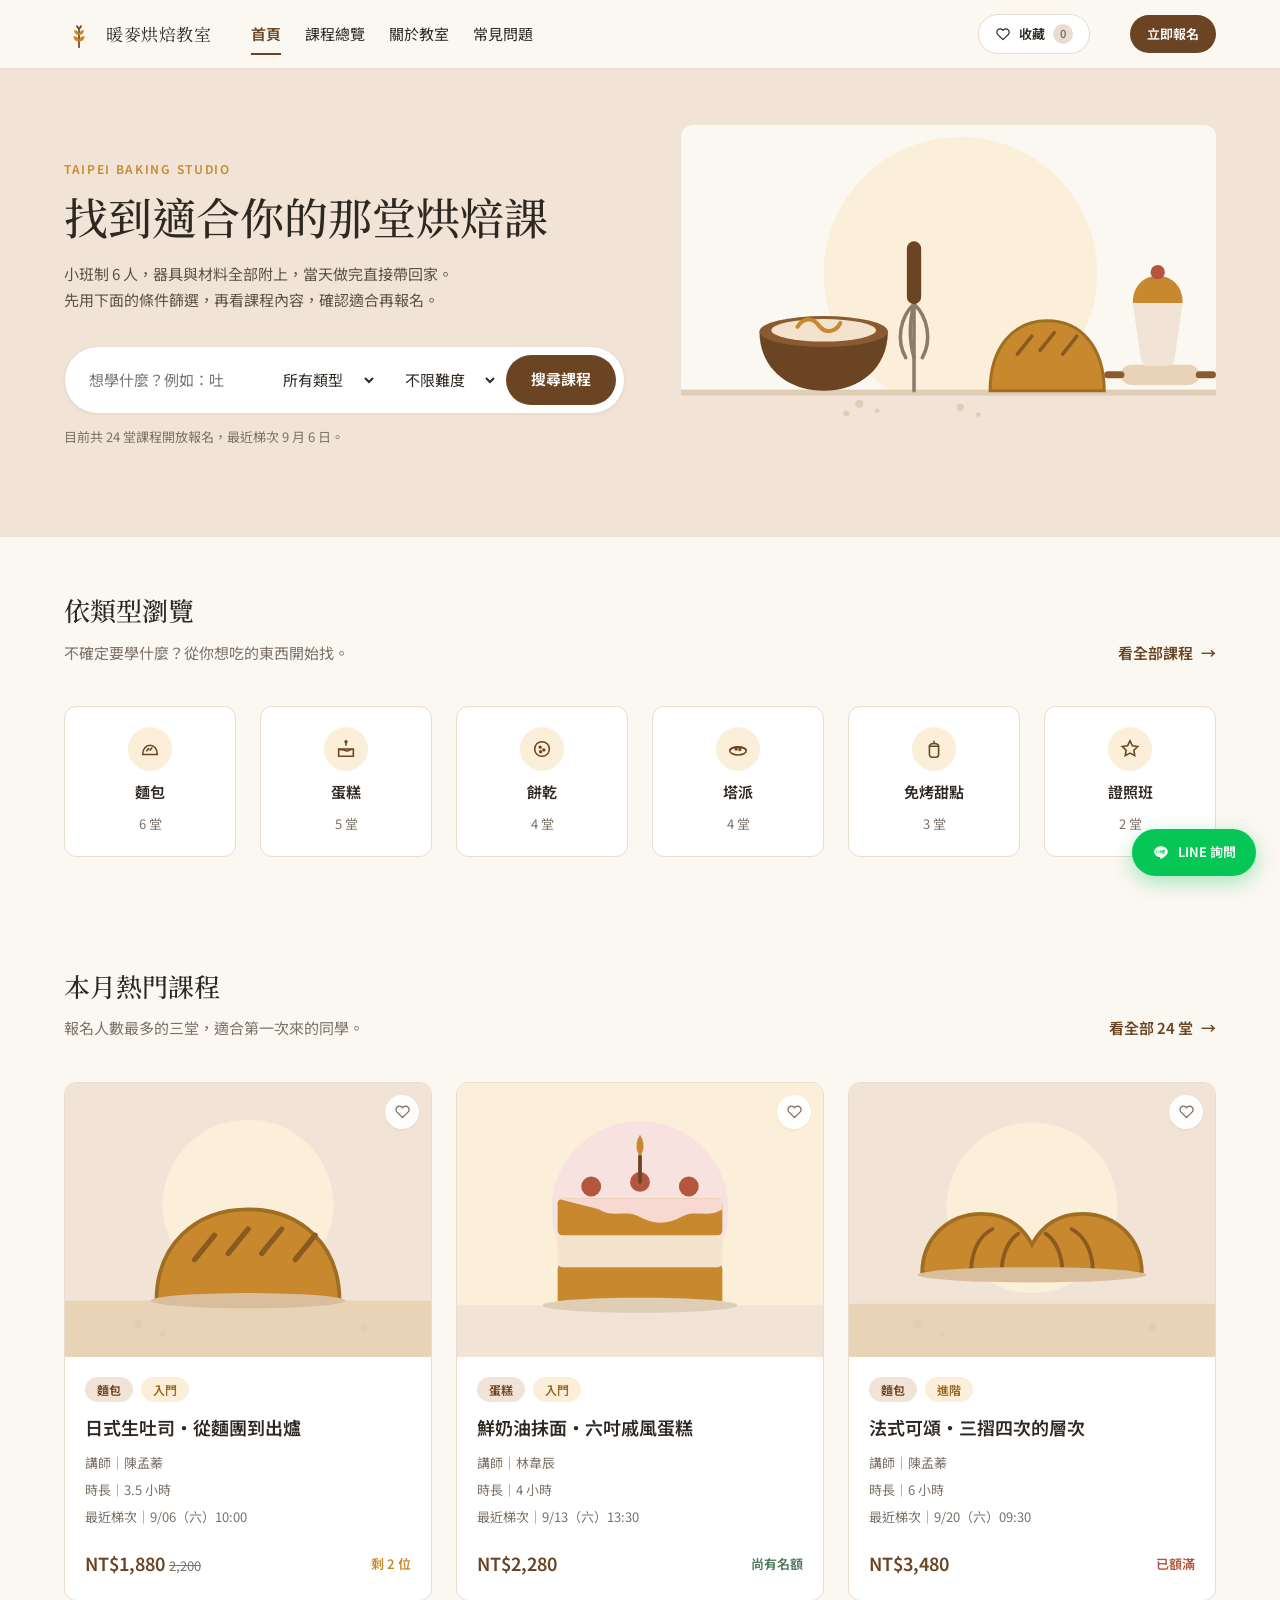
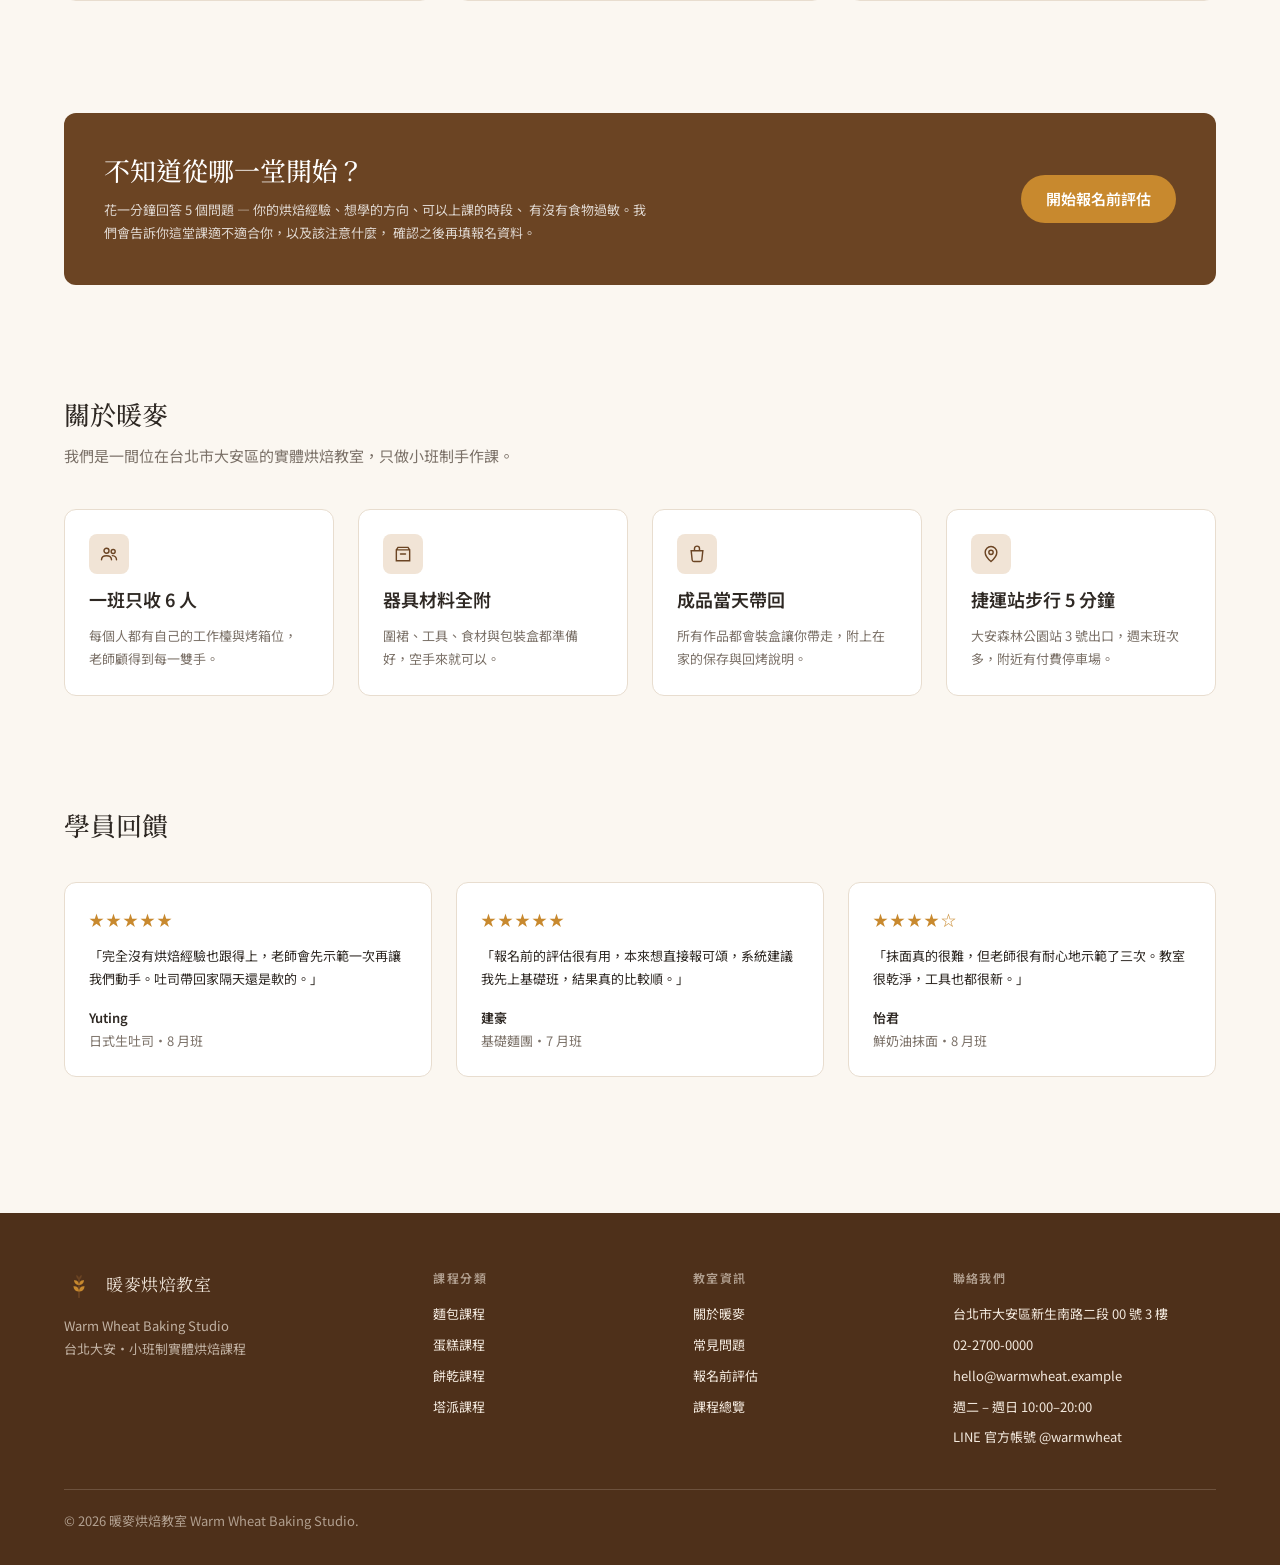
==== commit 2177342f: "feat: LINE contact channel, structured data, market-gap framing Researched five real Taiwanese bakin" ====
--- a/index.html
+++ b/index.html
@@ -13,6 +13,55 @@
 <link rel="stylesheet" href="styles/base.css">
 <link rel="stylesheet" href="styles/layout.css">
 <link rel="stylesheet" href="styles/components.css">
+<script type="application/ld+json">
+{
+  "@context": "https://schema.org",
+  "@type": ["LocalBusiness", "EducationalOrganization"],
+  "name": "暖麥烘焙教室",
+  "alternateName": "Warm Wheat Baking Studio",
+  "url": "https://warmwheat-baking.vercel.app/",
+  "telephone": "+886-2-2700-0000",
+  "email": "hello@warmwheat.example",
+  "priceRange": "NT$1,280–NT$12,800",
+  "address": {
+    "@type": "PostalAddress",
+    "streetAddress": "新生南路二段 00 號 3 樓",
+    "addressLocality": "大安區",
+    "addressRegion": "台北市",
+    "addressCountry": "TW"
+  },
+  "openingHoursSpecification": [{
+    "@type": "OpeningHoursSpecification",
+    "dayOfWeek": ["Tuesday","Wednesday","Thursday","Friday","Saturday","Sunday"],
+    "opens": "10:00",
+    "closes": "20:00"
+  }],
+  "aggregateRating": {
+    "@type": "AggregateRating",
+    "ratingValue": "4.8",
+    "reviewCount": "312"
+  }
+}
+</script>
+<script type="application/ld+json">
+{
+  "@context": "https://schema.org",
+  "@type": "ItemList",
+  "name": "暖麥烘焙教室 課程總覽",
+  "numberOfItems": 9,
+  "itemListElement": [
+    { "@type": "ListItem", "position": 1, "name": "日式生吐司・從麵團到出爐", "url": "https://warmwheat-baking.vercel.app/course.html" },
+    { "@type": "ListItem", "position": 2, "name": "鮮奶油抹面・六吋戚風蛋糕", "url": "https://warmwheat-baking.vercel.app/course.html" },
+    { "@type": "ListItem", "position": 3, "name": "法式可頌・三摺四次的層次", "url": "https://warmwheat-baking.vercel.app/course.html" },
+    { "@type": "ListItem", "position": 4, "name": "手工餅乾禮盒・一次做四種口味", "url": "https://warmwheat-baking.vercel.app/course.html" },
+    { "@type": "ListItem", "position": 5, "name": "法式檸檬塔・從塔皮開始做", "url": "https://warmwheat-baking.vercel.app/course.html" },
+    { "@type": "ListItem", "position": 6, "name": "免烤生乳酪蛋糕・兩小時完成", "url": "https://warmwheat-baking.vercel.app/course.html" },
+    { "@type": "ListItem", "position": 7, "name": "歐式酸種麵包・養菌與整形", "url": "https://warmwheat-baking.vercel.app/course.html" },
+    { "@type": "ListItem", "position": 8, "name": "丙級烘焙食品證照班（麵包項）", "url": "https://warmwheat-baking.vercel.app/course.html" },
+    { "@type": "ListItem", "position": 9, "name": "巴斯克乳酪蛋糕・一次上手", "url": "https://warmwheat-baking.vercel.app/course.html" }
+  ]
+}
+</script>
 </head>
 <body>
 <a class="skip-link" href="#main">跳至主要內容</a>
@@ -323,6 +372,7 @@
           <li><a href="tel:+886227000000">02-2700-0000</a></li>
           <li><a href="mailto:hello@warmwheat.example">hello@warmwheat.example</a></li>
           <li>週二 – 週日 10:00–20:00</li>
+          <li><a href="https://line.me/R/ti/p/@warmwheat" target="_blank" rel="noopener">LINE 官方帳號 @warmwheat</a></li>
         </ul>
       </div>
     </div>
@@ -346,6 +396,8 @@
     </div>
   </div>
 </div>
+<a class="line-fab" href="https://line.me/R/ti/p/@warmwheat" target="_blank" rel="noopener" aria-label="用 LINE 詢問"><svg width="18" height="18" viewBox="0 0 24 24" fill="currentColor" aria-hidden="true"><path d="M21 10.2c0-4-4-7.3-9-7.3S3 6.2 3 10.2c0 3.6 3.2 6.6 7.4 7.2.3.06.7.2.8.45.1.23.07.6.03.83l-.13.77c-.04.23-.18.9.8.49s5.3-3.1 7.2-5.34C20.5 13.1 21 11.7 21 10.2ZM8.2 12.4H6.4a.38.38 0 0 1-.38-.38V8.4c0-.2.17-.38.38-.38.2 0 .37.17.37.38v3.25H8.2c.2 0 .37.17.37.38s-.16.37-.37.37Zm1.5-.38a.38.38 0 0 1-.38.38.38.38 0 0 1-.37-.38V8.4c0-.2.17-.38.37-.38.2 0 .38.17.38.38Zm4.34 0a.38.38 0 0 1-.26.36.4.4 0 0 1-.12.02.37.37 0 0 1-.3-.15L11.55 9.7v2.32a.38.38 0 0 1-.37.38.38.38 0 0 1-.38-.38V8.4a.38.38 0 0 1 .26-.36.4.4 0 0 1 .12-.02c.11 0 .22.05.29.15l1.87 2.53V8.4c0-.2.17-.38.37-.38.21 0 .38.17.38.38Zm2.92-2.18a.38.38 0 0 1-.38.37h-1.44v.7h1.44a.38.38 0 0 1 0 .75h-1.44v.7h1.44a.38.38 0 0 1 0 .75h-1.81a.38.38 0 0 1-.38-.38V8.4c0-.2.17-.38.38-.38h1.81c.21 0 .38.17.38.38Z"/></svg><span>LINE 詢問</span></a>
+
 <script src="scripts/main.js"></script>
 <script src="scripts/saved.js"></script>
 </body>
--- a/styles/components.css
+++ b/styles/components.css
@@ -988,3 +988,51 @@
   .team { grid-template-columns: minmax(0, 1fr); }
   .saved-btn span:not(.saved-btn__count) { display: none; }
 }
+
+/* ==========================================================================
+   LINE contact — floating action button + contact block
+   In Taiwan small businesses convert on LINE 官方帳號 rather than web forms,
+   so it gets a persistent entry point rather than a footer link.
+   ========================================================================== */
+
+.line-fab {
+  position: fixed;
+  right: var(--s-6);
+  bottom: var(--s-6);
+  z-index: 70;
+  display: inline-flex;
+  align-items: center;
+  gap: var(--s-2);
+  padding: var(--s-3) var(--s-5);
+  background: #06C755;
+  border-radius: var(--r-pill);
+  color: #fff;
+  font-size: var(--fs-small);
+  font-weight: 600;
+  box-shadow: 0 6px 20px rgba(6, 199, 85, .35);
+  transition: transform var(--t-fast), box-shadow var(--t-fast);
+}
+.line-fab:hover {
+  color: #fff;
+  transform: translateY(-2px);
+  box-shadow: 0 10px 26px rgba(6, 199, 85, .45);
+}
+.line-fab svg { flex: none; }
+
+.line-inline {
+  display: inline-flex;
+  align-items: center;
+  gap: var(--s-2);
+  padding: var(--s-3) var(--s-6);
+  background: #06C755;
+  border-radius: var(--r-pill);
+  color: #fff;
+  font-weight: 600;
+  font-size: var(--fs-body);
+}
+.line-inline:hover { background: #05B34C; color: #fff; }
+
+@media (max-width: 720px) {
+  .line-fab { right: var(--s-4); bottom: var(--s-4); padding: var(--s-3); }
+  .line-fab span { display: none; }
+}
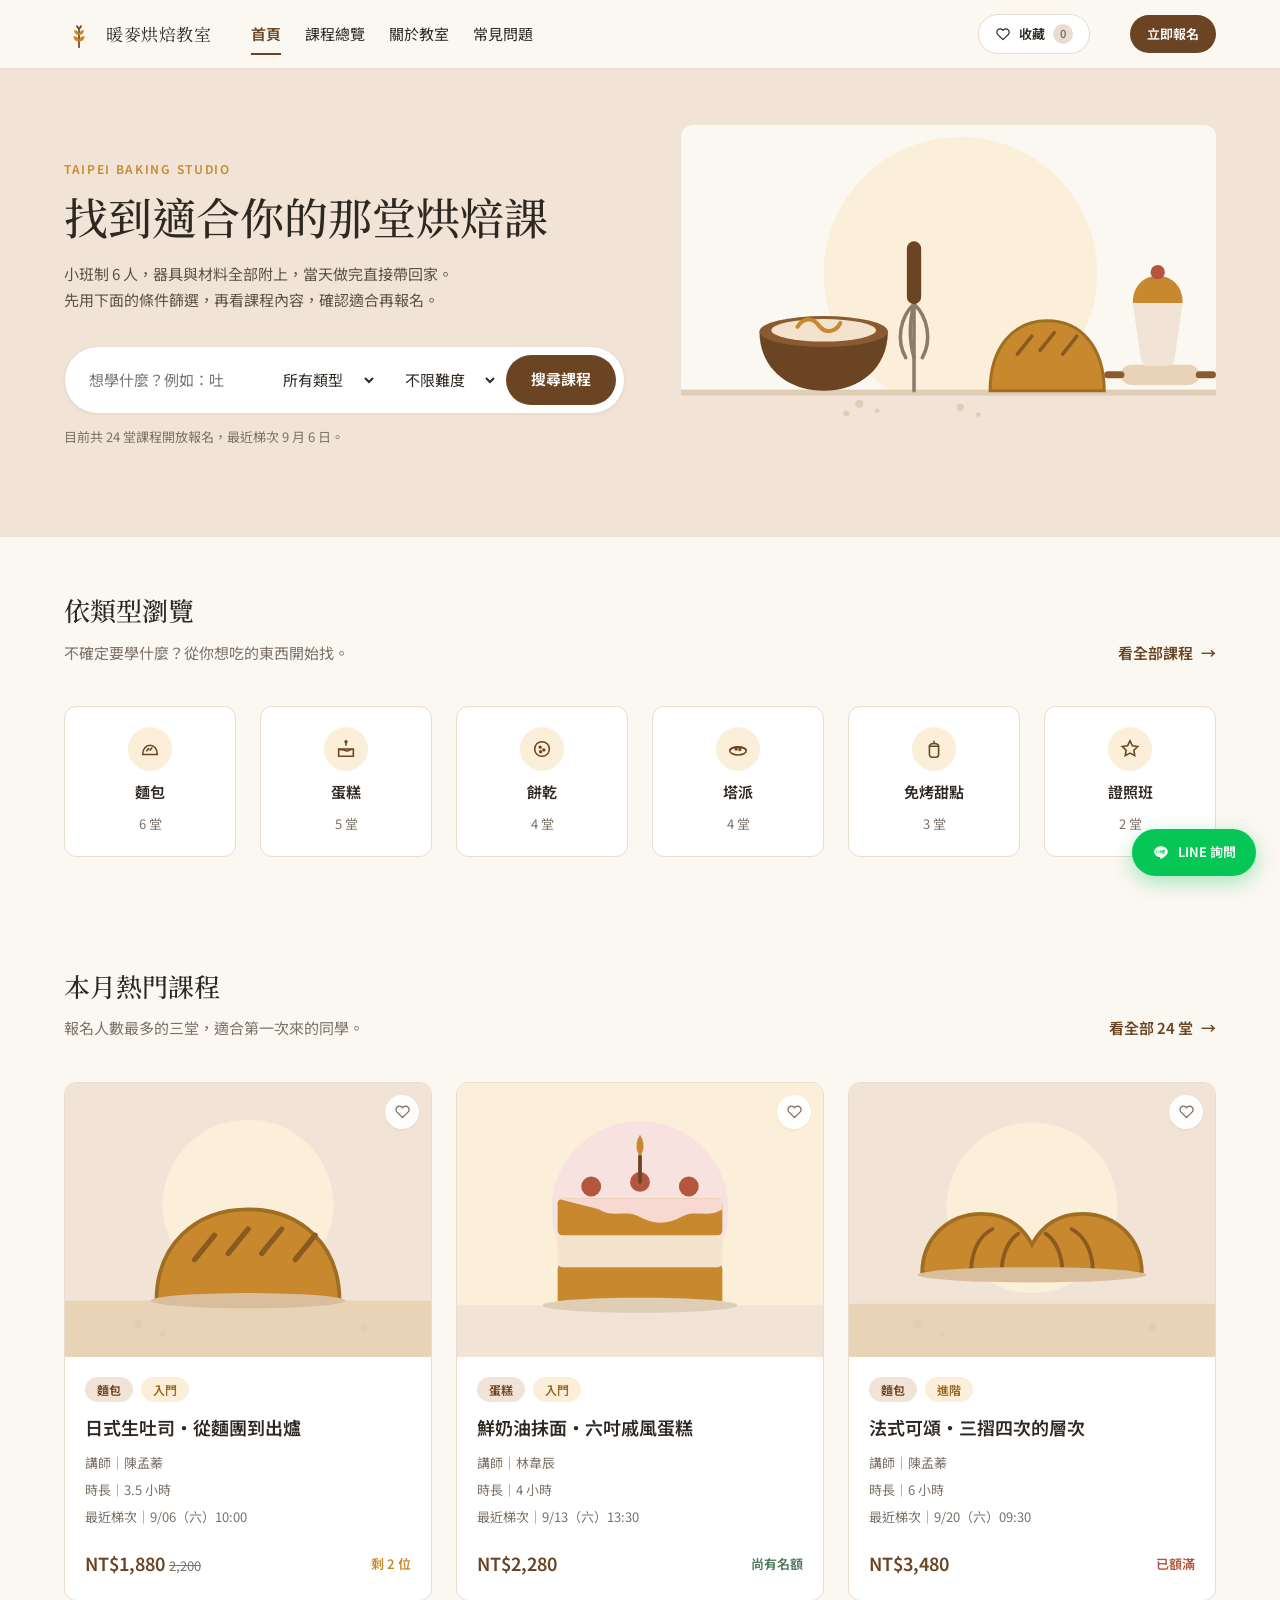
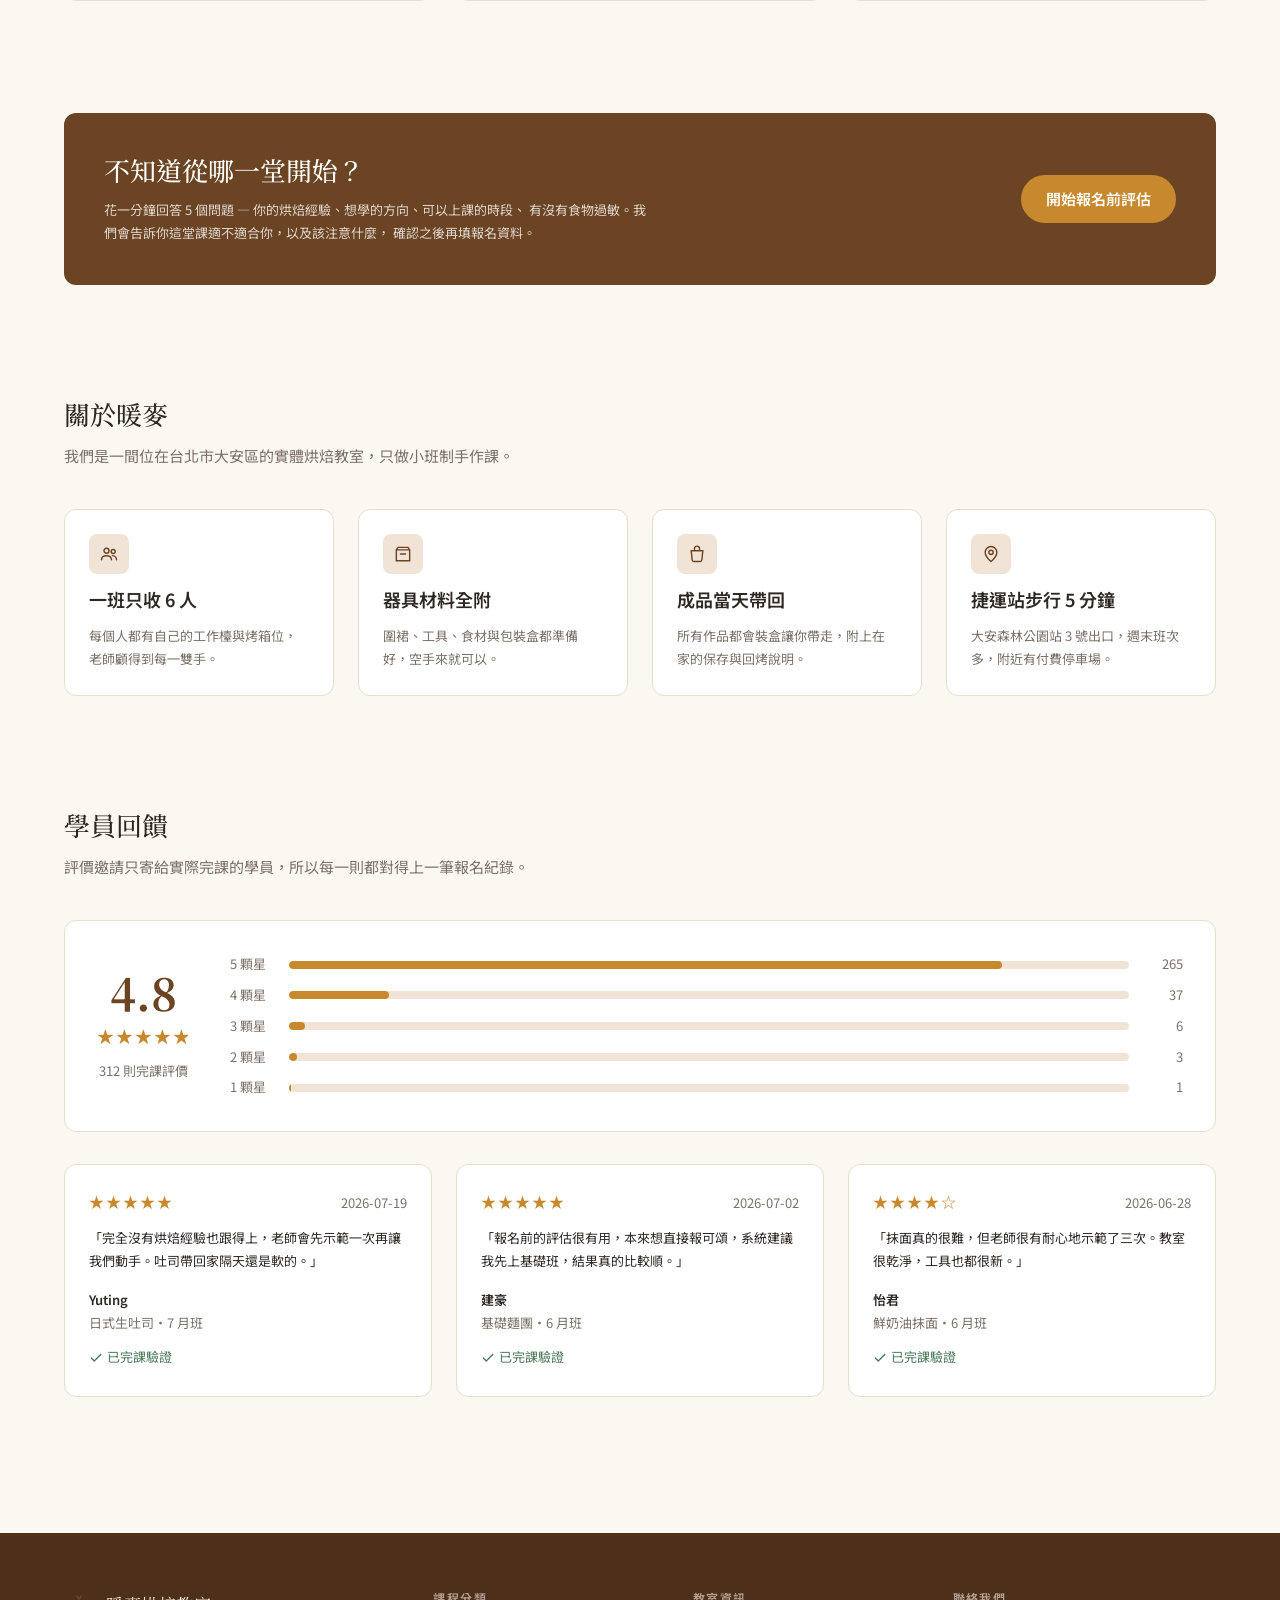
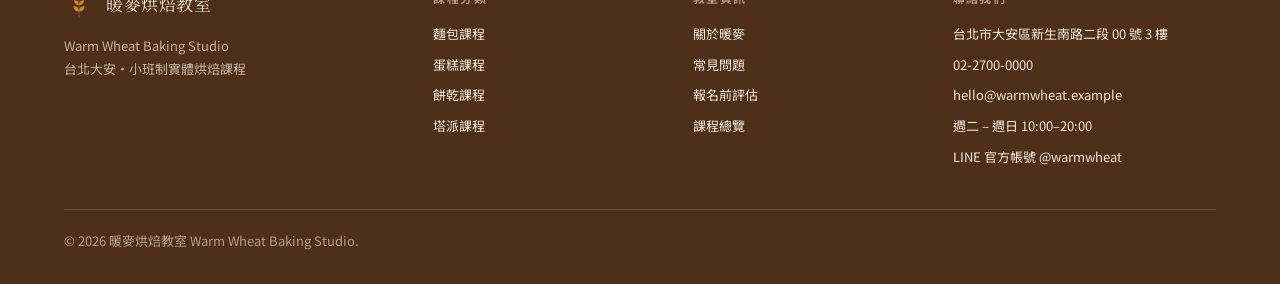
==== commit f0f2df97: "Add course/studio reviews and a waitlist for full sessions Two gaps, one of which was mine.  Reviews" ====
--- a/index.html
+++ b/index.html
@@ -39,8 +39,33 @@
   "aggregateRating": {
     "@type": "AggregateRating",
     "ratingValue": "4.8",
-    "reviewCount": "312"
-  }
+    "reviewCount": "312",
+    "bestRating": "5",
+    "worstRating": "1"
+  },
+  "review": [
+    {
+      "@type": "Review",
+      "author": { "@type": "Person", "name": "Yuting" },
+      "datePublished": "2026-07-19",
+      "reviewRating": { "@type": "Rating", "ratingValue": "5", "bestRating": "5" },
+      "reviewBody": "完全沒有烘焙經驗也跟得上，老師會先示範一次再讓我們動手。吐司帶回家隔天還是軟的。"
+    },
+    {
+      "@type": "Review",
+      "author": { "@type": "Person", "name": "建豪" },
+      "datePublished": "2026-07-02",
+      "reviewRating": { "@type": "Rating", "ratingValue": "5", "bestRating": "5" },
+      "reviewBody": "報名前的評估很有用，本來想直接報可頌，系統建議我先上基礎班，結果真的比較順。"
+    },
+    {
+      "@type": "Review",
+      "author": { "@type": "Person", "name": "怡君" },
+      "datePublished": "2026-06-28",
+      "reviewRating": { "@type": "Rating", "ratingValue": "4", "bestRating": "5" },
+      "reviewBody": "抹面真的很難，但老師很有耐心地示範了三次。教室很乾淨，工具也都很新。"
+    }
+  ]
 }
 </script>
 <script type="application/ld+json">
@@ -314,22 +339,58 @@
   <div class="container">
     <div class="section__head">
       <h2>學員回饋</h2>
-    </div>
-    <div class="grid grid--3">
+      <p>評價邀請只寄給實際完課的學員，所以每一則都對得上一筆報名紀錄。</p>
+    </div>
+
+    <!-- These numbers and the aggregateRating in the LocalBusiness JSON-LD are
+         the same figures: 265+37+6+3+1 = 312 reviews, weighted mean
+         1498/312 = 4.80. Change one and the other has to change with it —
+         a rating in markup that isn't on the page is a policy violation. -->
+    <div class="rating-summary">
+      <div class="rating-summary__score">
+        <strong class="rating-summary__num">4.8</strong>
+        <div class="stars" role="img" aria-label="平均 4.8 顆星，滿分 5 顆星">
+          <span aria-hidden="true">★★★★★</span>
+          <span class="stars__fill" style="width:96%" aria-hidden="true">★★★★★</span>
+        </div>
+        <p class="rating-summary__count">312 則完課評價</p>
+      </div>
+      <div class="rating-bars">
+        <div class="rating-bar"><span>5 顆星</span><span class="rating-bar__track"><span class="rating-bar__fill" style="width:84.9%"></span></span><span class="rating-bar__n">265</span></div>
+        <div class="rating-bar"><span>4 顆星</span><span class="rating-bar__track"><span class="rating-bar__fill" style="width:11.9%"></span></span><span class="rating-bar__n">37</span></div>
+        <div class="rating-bar"><span>3 顆星</span><span class="rating-bar__track"><span class="rating-bar__fill" style="width:1.9%"></span></span><span class="rating-bar__n">6</span></div>
+        <div class="rating-bar"><span>2 顆星</span><span class="rating-bar__track"><span class="rating-bar__fill" style="width:1%"></span></span><span class="rating-bar__n">3</span></div>
+        <div class="rating-bar"><span>1 顆星</span><span class="rating-bar__track"><span class="rating-bar__fill" style="width:.3%"></span></span><span class="rating-bar__n">1</span></div>
+      </div>
+    </div>
+
+    <div class="grid grid--3" style="margin-top:var(--s-8)">
       <div class="review">
-        <div class="review__stars" aria-label="五顆星">★★★★★</div>
+        <div class="review__head">
+          <div class="review__stars" role="img" aria-label="五顆星">★★★★★</div>
+          <span class="review__date">2026-07-19</span>
+        </div>
         <p>「完全沒有烘焙經驗也跟得上，老師會先示範一次再讓我們動手。吐司帶回家隔天還是軟的。」</p>
-        <footer><cite>Yuting</cite>日式生吐司・8 月班</footer>
+        <footer><cite>Yuting</cite>日式生吐司・7 月班</footer>
+        <span class="review__verified"><svg width="14" height="14" viewBox="0 0 24 24" fill="none" stroke="currentColor" stroke-width="2.4" stroke-linecap="round" stroke-linejoin="round" aria-hidden="true"><path d="M20 6 9 17l-5-5"/></svg>已完課驗證</span>
       </div>
       <div class="review">
-        <div class="review__stars" aria-label="五顆星">★★★★★</div>
+        <div class="review__head">
+          <div class="review__stars" role="img" aria-label="五顆星">★★★★★</div>
+          <span class="review__date">2026-07-02</span>
+        </div>
         <p>「報名前的評估很有用，本來想直接報可頌，系統建議我先上基礎班，結果真的比較順。」</p>
-        <footer><cite>建豪</cite>基礎麵團・7 月班</footer>
+        <footer><cite>建豪</cite>基礎麵團・6 月班</footer>
+        <span class="review__verified"><svg width="14" height="14" viewBox="0 0 24 24" fill="none" stroke="currentColor" stroke-width="2.4" stroke-linecap="round" stroke-linejoin="round" aria-hidden="true"><path d="M20 6 9 17l-5-5"/></svg>已完課驗證</span>
       </div>
       <div class="review">
-        <div class="review__stars" aria-label="四顆星">★★★★☆</div>
+        <div class="review__head">
+          <div class="review__stars" role="img" aria-label="四顆星">★★★★☆</div>
+          <span class="review__date">2026-06-28</span>
+        </div>
         <p>「抹面真的很難，但老師很有耐心地示範了三次。教室很乾淨，工具也都很新。」</p>
-        <footer><cite>怡君</cite>鮮奶油抹面・8 月班</footer>
+        <footer><cite>怡君</cite>鮮奶油抹面・6 月班</footer>
+        <span class="review__verified"><svg width="14" height="14" viewBox="0 0 24 24" fill="none" stroke="currentColor" stroke-width="2.4" stroke-linecap="round" stroke-linejoin="round" aria-hidden="true"><path d="M20 6 9 17l-5-5"/></svg>已完課驗證</span>
       </div>
     </div>
   </div>
--- a/styles/components.css
+++ b/styles/components.css
@@ -746,6 +746,80 @@
 .cta-band p { margin-top: var(--s-3); color: rgba(255,255,255,.78); font-size: var(--fs-small); max-width: 42em; }
 .cta-band .btn--honey { flex: none; }
 
+/* ---- Stars ----
+   A row of grey stars with a gold copy clipped over the top, so a 4.8 average
+   renders as 4.8 instead of being rounded up to five filled stars. The trailing
+   letter-spacing is cancelled with a negative margin — without it the fill
+   percentage is measured against a box 2px wider than the glyphs. */
+.stars {
+  position: relative;
+  display: inline-block;
+  letter-spacing: 2px;
+  margin-right: -2px;
+  color: var(--c-line);
+  white-space: nowrap;
+}
+.stars__fill {
+  position: absolute;
+  inset-block: 0;
+  inset-inline-start: 0;
+  overflow: hidden;
+  white-space: nowrap;
+  color: var(--c-honey);
+}
+
+/* ---- Rating summary ---- */
+.rating-summary {
+  display: grid;
+  grid-template-columns: auto 1fr;
+  gap: var(--s-10);
+  align-items: center;
+  padding: var(--s-8);
+  background: var(--c-surface);
+  border: 1px solid var(--c-line);
+  border-radius: var(--r-card);
+}
+.rating-summary__score { text-align: center; }
+.rating-summary__num {
+  display: block;
+  font-family: var(--font-serif);
+  font-size: var(--fs-display);
+  line-height: 1;
+  color: var(--c-crust);
+}
+.rating-summary__score .stars { margin-top: var(--s-2); font-size: 1.05rem; }
+.rating-summary__count {
+  margin-top: var(--s-2);
+  font-size: var(--fs-small);
+  color: var(--c-ink-muted);
+}
+.rating-bars { display: grid; gap: var(--s-2); }
+.rating-bar {
+  display: grid;
+  grid-template-columns: 3.6em 1fr 3.2em;
+  gap: var(--s-3);
+  align-items: center;
+  font-size: var(--fs-small);
+  color: var(--c-ink-muted);
+}
+.rating-bar__track {
+  height: 8px;
+  background: var(--c-crust-soft);
+  border-radius: var(--r-pill);
+  overflow: hidden;
+}
+.rating-bar__fill {
+  display: block;
+  height: 100%;
+  background: var(--c-honey);
+  border-radius: var(--r-pill);
+}
+.rating-bar__n { text-align: right; font-variant-numeric: tabular-nums; }
+
+@media (max-width: 720px) {
+  .rating-summary { grid-template-columns: 1fr; gap: var(--s-6); }
+}
+
 /* ---- Review ---- */
 .review {
   padding: var(--s-6);
@@ -753,10 +827,46 @@
   border: 1px solid var(--c-line);
   border-radius: var(--r-card);
 }
+.review__head {
+  display: flex;
+  align-items: baseline;
+  justify-content: space-between;
+  gap: var(--s-3);
+}
+.review__date { font-size: var(--fs-small); color: var(--c-ink-muted); font-variant-numeric: tabular-nums; }
 .review__stars { color: var(--c-honey); letter-spacing: 2px; }
 .review p { margin-top: var(--s-3); font-size: var(--fs-small); }
 .review footer { margin-top: var(--s-4); color: var(--c-ink-muted); font-size: var(--fs-small); }
 .review cite { display: block; font-style: normal; font-weight: 600; color: var(--c-ink); }
+.booking__rating {
+  display: flex;
+  align-items: center;
+  gap: var(--s-2);
+  margin-top: var(--s-4);
+  font-size: var(--fs-small);
+  color: var(--c-ink-muted);
+  text-decoration: none;
+}
+.booking__rating:hover { color: var(--c-crust); }
+.booking__rating strong { color: var(--c-ink); }
+
+/* Sits inside the course article column, so it wraps to one column rather than
+   forcing a fixed two-up that would squash against the sticky booking card. */
+.review-list {
+  display: grid;
+  grid-template-columns: repeat(auto-fit, minmax(280px, 1fr));
+  gap: var(--s-4);
+  margin-top: var(--s-6);
+}
+/* Only carried by reviews the studio can match back to a completed booking. */
+.review__verified {
+  display: inline-flex;
+  align-items: center;
+  gap: 4px;
+  margin-top: var(--s-3);
+  font-size: var(--fs-small);
+  color: var(--c-ok);
+}
 
 /* ----------------------------------------------------------------- Footer */
 .footer {
@@ -936,6 +1046,128 @@
 .drawer__empty { padding: var(--s-20) 0; text-align: center; color: var(--c-ink-muted); }
 .drawer__empty[hidden] { display: none; }
 
+/* --------------------------------------------------------------- Modal ----
+   Same scrim + panel structure as the drawer, centred instead of edge-anchored.
+   Built for the waitlist; nothing about it is waitlist-specific. */
+.modal { position: fixed; inset: 0; z-index: 90; visibility: hidden; }
+.modal[data-open] { visibility: visible; }
+.modal__scrim {
+  position: absolute;
+  inset: 0;
+  background: rgba(46, 40, 35, .42);
+  opacity: 0;
+  transition: opacity var(--t-base);
+}
+.modal[data-open] .modal__scrim { opacity: 1; }
+.modal__panel {
+  position: absolute;
+  top: 50%; left: 50%;
+  width: min(420px, calc(100vw - 2 * var(--s-6)));
+  max-height: calc(100vh - 2 * var(--s-10));
+  overflow-y: auto;
+  background: var(--c-surface);
+  border-radius: var(--r-card);
+  box-shadow: 0 16px 48px rgba(46, 40, 35, .22);
+  transform: translate(-50%, calc(-50% + 12px));
+  opacity: 0;
+  transition: transform var(--t-base), opacity var(--t-base);
+}
+.modal[data-open] .modal__panel { transform: translate(-50%, -50%); opacity: 1; }
+.modal__head {
+  display: flex;
+  align-items: center;
+  justify-content: space-between;
+  gap: var(--s-4);
+  padding: var(--s-5) var(--s-6);
+  border-bottom: 1px solid var(--c-line);
+}
+.modal__head h2 { font-size: var(--fs-h3); font-family: var(--font-sans); }
+.modal__close {
+  display: grid;
+  place-items: center;
+  width: 34px; height: 34px;
+  border-radius: 50%;
+  font-size: 1.25rem;
+  line-height: 1;
+}
+.modal__close:hover { background: var(--c-crust-soft); }
+.modal__body { padding: var(--s-6); }
+.modal__body .field + .field { margin-top: var(--s-4); }
+
+@media (prefers-reduced-motion: reduce) {
+  .modal__panel { transition: opacity var(--t-base); transform: translate(-50%, -50%); }
+}
+
+/* ---- Waitlist ---- */
+.wl-session {
+  padding: var(--s-3) var(--s-4);
+  margin-bottom: var(--s-5);
+  background: var(--c-oat);
+  border-radius: var(--r-input);
+  font-size: var(--fs-small);
+}
+.wl-session strong { display: block; }
+.wl-session span { color: var(--c-ink-muted); }
+.wl-check {
+  display: flex;
+  align-items: flex-start;
+  gap: var(--s-3);
+  margin-top: var(--s-4);
+  font-size: var(--fs-small);
+  cursor: pointer;
+}
+.wl-check input { margin-top: 3px; accent-color: var(--c-crust); }
+.wl-terms {
+  margin-block: var(--s-4) var(--s-5);
+  color: var(--c-ink-muted);
+  font-size: var(--fs-small);
+}
+.wl-done { text-align: center; }
+.wl-done__icon {
+  display: grid;
+  place-items: center;
+  width: 44px; height: 44px;
+  margin: 0 auto var(--s-4);
+  border-radius: 50%;
+  background: var(--c-honey-soft);
+  color: var(--c-ok);
+}
+.wl-done__icon svg { width: 22px; height: 22px; }
+.wl-done h3 { font-size: var(--fs-h3); }
+.wl-done__pos { margin-top: var(--s-2); color: var(--c-crust); font-weight: 600; }
+.wl-done__note {
+  margin-block: var(--s-4) var(--s-6);
+  color: var(--c-ink-muted);
+  font-size: var(--fs-small);
+}
+
+/* The injected row under a full session. */
+.wl-action {
+  display: flex;
+  align-items: center;
+  justify-content: space-between;
+  gap: var(--s-3);
+  padding-inline: var(--s-1);
+}
+.wl-joined {
+  display: inline-flex;
+  align-items: center;
+  gap: 5px;
+  color: var(--c-ok);
+  font-size: var(--fs-small);
+  font-weight: 600;
+}
+.wl-leave {
+  color: var(--c-ink-muted);
+  font-size: var(--fs-small);
+  text-decoration: underline;
+}
+.wl-leave:hover { color: var(--c-warn); }
+
+/* A full session is no longer a dead end, so it should not be greyed out to
+   the point of being unreadable. */
+.session__item[data-full] input:disabled + .session__box { opacity: .68; }
+
 /* Toast */
 .toast {
   position: fixed;
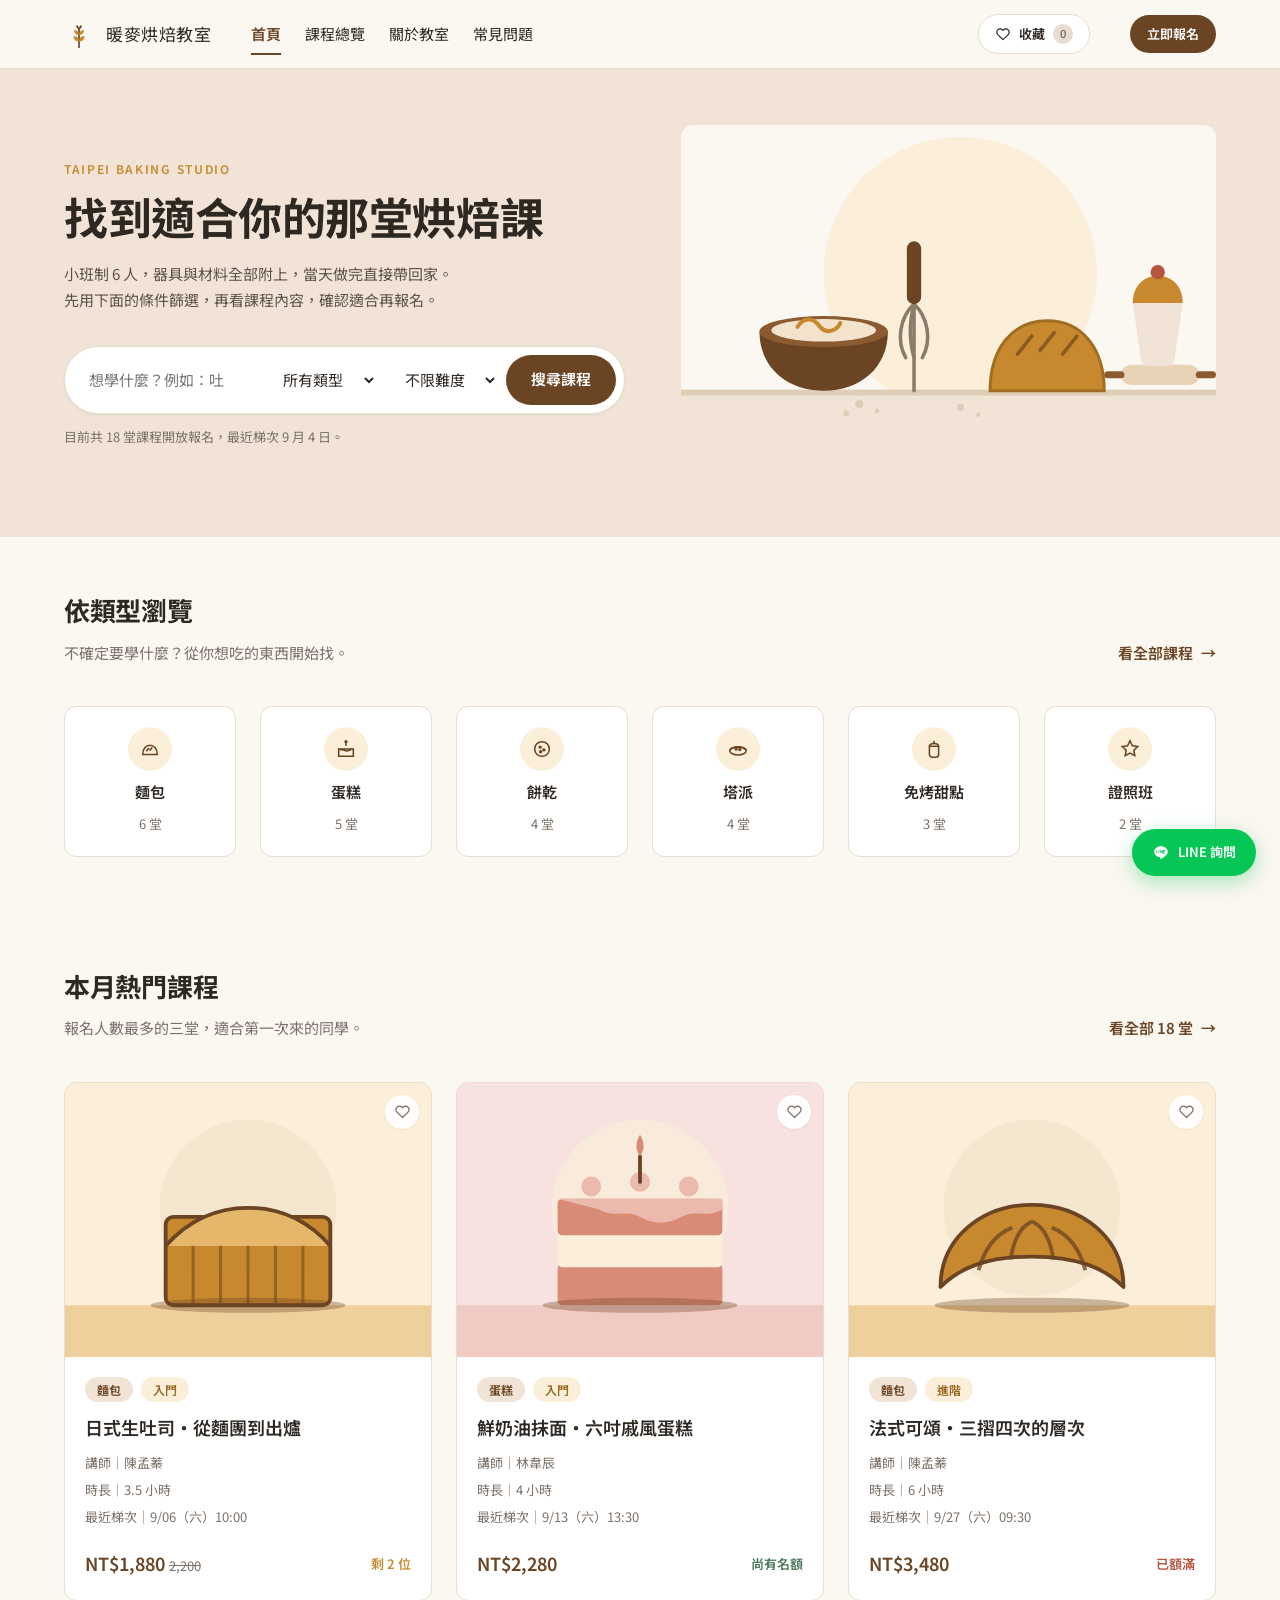
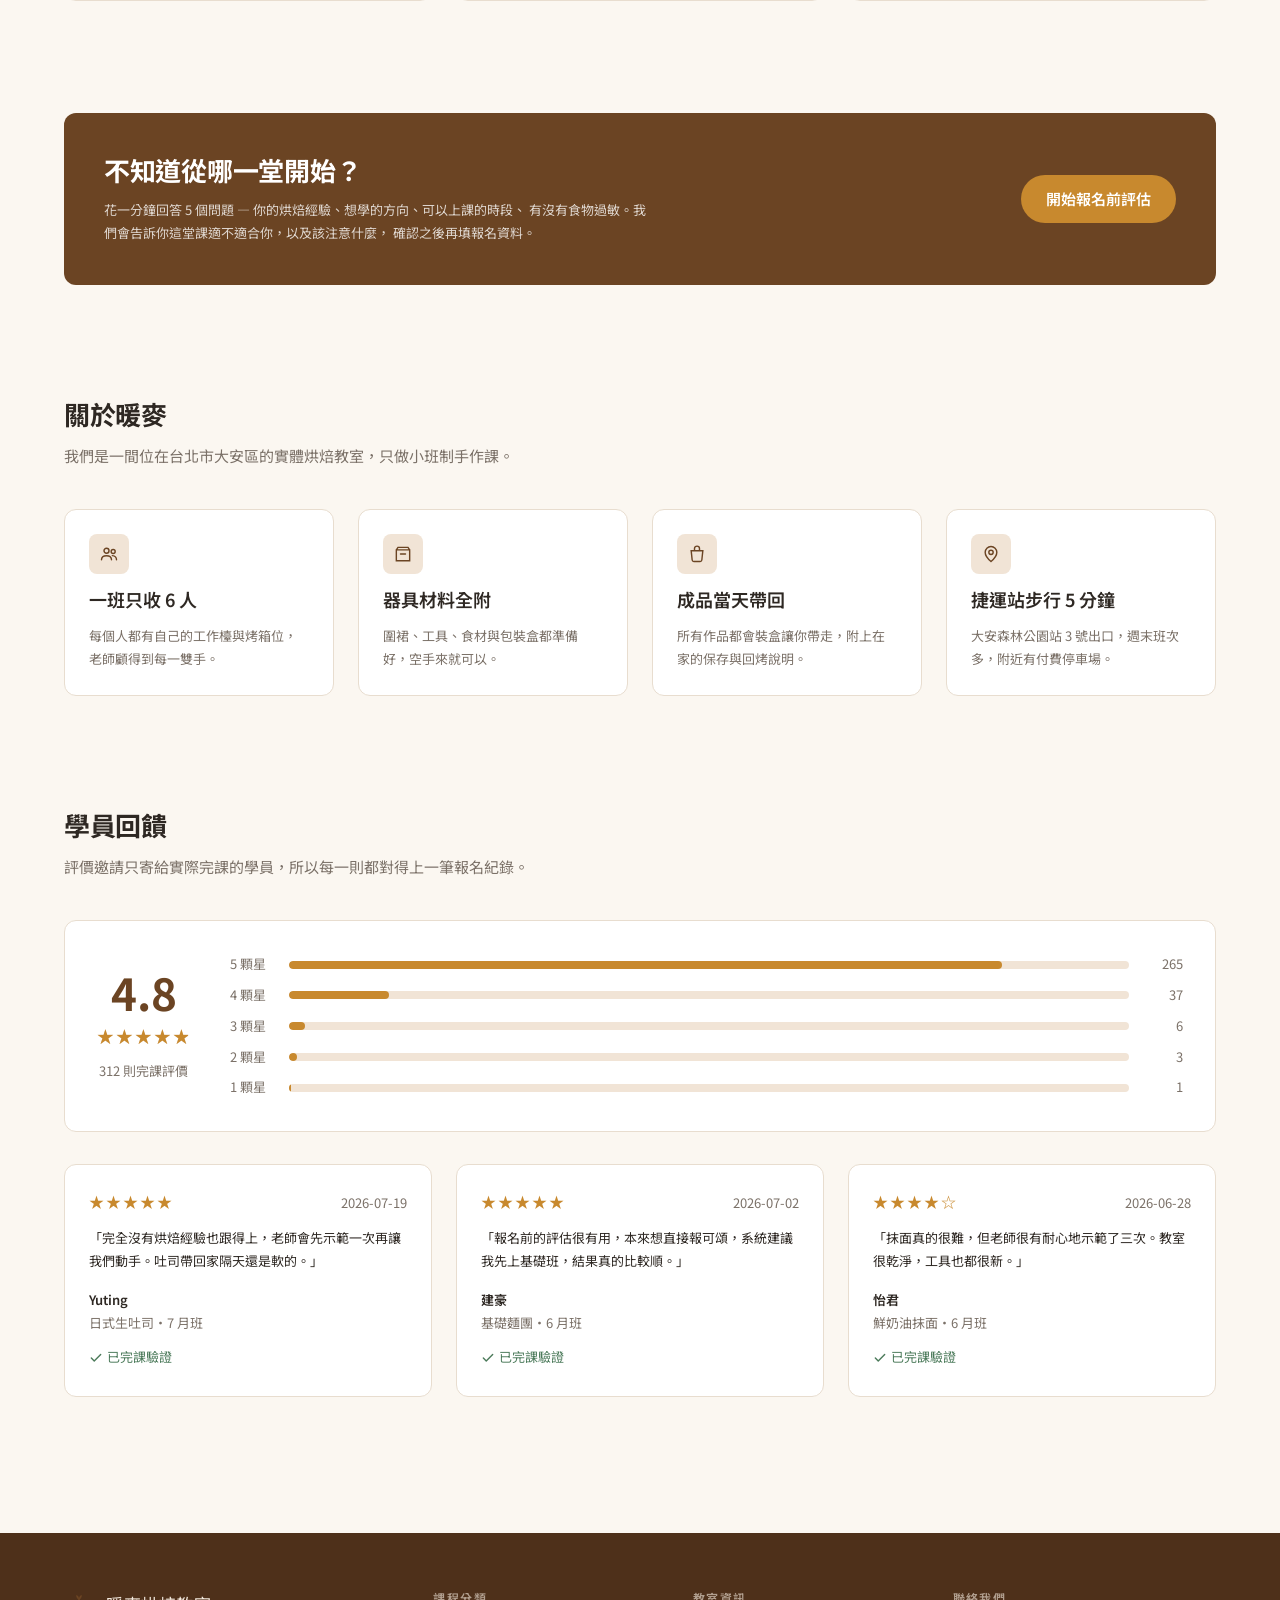
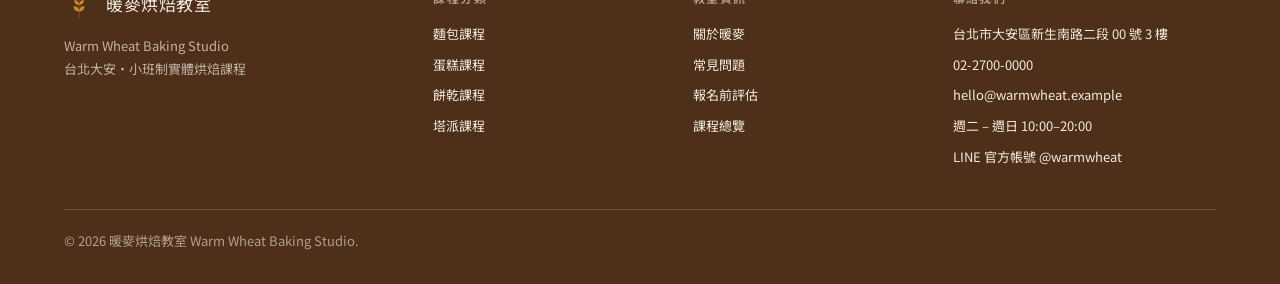
==== commit 7fa1fb8f: "Double the course catalogue, one image per course, single font Three related problems, all visible o" ====
--- a/index.html
+++ b/index.html
@@ -8,7 +8,7 @@
 <link rel="icon" href="assets/brand/logo.svg" type="image/svg+xml">
 <link rel="preconnect" href="https://fonts.googleapis.com">
 <link rel="preconnect" href="https://fonts.gstatic.com" crossorigin>
-<link href="https://fonts.googleapis.com/css2?family=Noto+Sans+TC:wght@400;600&family=Noto+Serif+TC:wght@500&display=swap" rel="stylesheet">
+<link href="https://fonts.googleapis.com/css2?family=Noto+Sans+TC:wght@400;500;600;700&display=swap" rel="stylesheet">
 <link rel="stylesheet" href="styles/tokens.css">
 <link rel="stylesheet" href="styles/base.css">
 <link rel="stylesheet" href="styles/layout.css">
@@ -73,7 +73,7 @@
   "@context": "https://schema.org",
   "@type": "ItemList",
   "name": "暖麥烘焙教室 課程總覽",
-  "numberOfItems": 9,
+  "numberOfItems": 18,
   "itemListElement": [
     { "@type": "ListItem", "position": 1, "name": "日式生吐司・從麵團到出爐", "url": "https://warmwheat-baking.vercel.app/course.html" },
     { "@type": "ListItem", "position": 2, "name": "鮮奶油抹面・六吋戚風蛋糕", "url": "https://warmwheat-baking.vercel.app/course.html" },
@@ -83,7 +83,16 @@
     { "@type": "ListItem", "position": 6, "name": "免烤生乳酪蛋糕・兩小時完成", "url": "https://warmwheat-baking.vercel.app/course.html" },
     { "@type": "ListItem", "position": 7, "name": "歐式酸種麵包・養菌與整形", "url": "https://warmwheat-baking.vercel.app/course.html" },
     { "@type": "ListItem", "position": 8, "name": "丙級烘焙食品證照班（麵包項）", "url": "https://warmwheat-baking.vercel.app/course.html" },
-    { "@type": "ListItem", "position": 9, "name": "巴斯克乳酪蛋糕・一次上手", "url": "https://warmwheat-baking.vercel.app/course.html" }
+    { "@type": "ListItem", "position": 9, "name": "巴斯克乳酪蛋糕・一次上手", "url": "https://warmwheat-baking.vercel.app/course.html" },
+    { "@type": "ListItem", "position": 10, "name": "佛卡夏・香草橄欖油風味", "url": "https://warmwheat-baking.vercel.app/course.html" },
+    { "@type": "ListItem", "position": 11, "name": "草莓鮮奶油蛋糕・季節限定", "url": "https://warmwheat-baking.vercel.app/course.html" },
+    { "@type": "ListItem", "position": 12, "name": "巧克力熔岩蛋糕・一人一份", "url": "https://warmwheat-baking.vercel.app/course.html" },
+    { "@type": "ListItem", "position": 13, "name": "義式脆餅・咖啡與杏仁", "url": "https://warmwheat-baking.vercel.app/course.html" },
+    { "@type": "ListItem", "position": 14, "name": "糖霜餅乾・節慶造型", "url": "https://warmwheat-baking.vercel.app/course.html" },
+    { "@type": "ListItem", "position": 15, "name": "葡式蛋塔・酥皮現做", "url": "https://warmwheat-baking.vercel.app/course.html" },
+    { "@type": "ListItem", "position": 16, "name": "莓果塔・卡士達與塔皮", "url": "https://warmwheat-baking.vercel.app/course.html" },
+    { "@type": "ListItem", "position": 17, "name": "提拉米蘇・免烤箱也能做", "url": "https://warmwheat-baking.vercel.app/course.html" },
+    { "@type": "ListItem", "position": 18, "name": "商業麵包實務・開店品項", "url": "https://warmwheat-baking.vercel.app/course.html" }
   ]
 }
 </script>
@@ -148,7 +157,7 @@
         </select>
         <button class="btn btn--primary" type="submit">搜尋課程</button>
       </form>
-      <p class="searchbar__hint">目前共 24 堂課程開放報名，最近梯次 9 月 6 日。</p>
+      <p class="searchbar__hint">目前共 18 堂課程開放報名，最近梯次 9 月 4 日。</p>
     </div>
     <div class="hero__media">
       <img src="assets/images/hero.svg" alt="烘焙教室的工作檯，擺放攪拌盆、打蛋器與剛出爐的麵包" width="900" height="600">
@@ -210,7 +219,7 @@
         <h2>本月熱門課程</h2>
         <p>報名人數最多的三堂，適合第一次來的同學。</p>
       </div>
-      <a class="link-arrow" href="courses.html">看全部 24 堂</a>
+      <a class="link-arrow" href="courses.html">看全部 18 堂</a>
     </div>
 
     <div class="grid grid--3">
@@ -238,7 +247,7 @@
 
       <article class="course-card">
         <div class="course-card__media">
-          <img src="assets/images/course-2.svg" alt="草莓鮮奶油蛋糕課程" width="480" height="360" loading="lazy">
+          <img src="assets/images/course-2.svg" alt="鮮奶油抹面蛋糕課程" width="480" height="360" loading="lazy">
         </div>
         <div class="course-card__body">
           <div class="course-card__tags">
@@ -260,7 +269,7 @@
 
       <article class="course-card">
         <div class="course-card__media">
-          <img src="assets/images/course-5.svg" alt="法式可頌課程" width="480" height="360" loading="lazy">
+          <img src="assets/images/course-3.svg" alt="法式可頌課程" width="480" height="360" loading="lazy">
         </div>
         <div class="course-card__body">
           <div class="course-card__tags">
@@ -271,7 +280,7 @@
           <div class="course-card__meta">
             <span>講師｜陳孟蓁</span>
             <span>時長｜6 小時</span>
-            <span>最近梯次｜9/20（六）09:30</span>
+            <span>最近梯次｜9/27（六）09:30</span>
           </div>
           <div class="course-card__foot">
             <span class="price">NT$3,480</span>
--- a/styles/tokens.css
+++ b/styles/tokens.css
@@ -22,7 +22,10 @@
   --c-focus:       #C8892E;
 
   /* ---- Typography ---- */
-  --font-serif: "Noto Serif TC", "Songti TC", "PMingLiU", Georgia, serif;
+  /* One family across the whole site. --font-display exists so headings can be
+     swapped independently later without touching every rule that uses them. */
+  --font-display: "Noto Sans TC", "PingFang TC", "Microsoft JhengHei",
+                  -apple-system, BlinkMacSystemFont, "Segoe UI", sans-serif;
   --font-sans:  "Noto Sans TC", "PingFang TC", "Microsoft JhengHei",
                 -apple-system, BlinkMacSystemFont, "Segoe UI", sans-serif;
 
--- a/styles/base.css
+++ b/styles/base.css
@@ -25,10 +25,15 @@
 h1, h2, h3, h4, p, figure, blockquote, ul, ol, dl, dd { margin: 0; }
 ul, ol { padding: 0; list-style: none; }
 
+/* 700 rather than the 500 the serif used: at the same optical size a sans face
+   reads lighter, and h3 is already 600 — without the jump the hierarchy between
+   h2 and h3 collapses. The slight negative tracking stops large sans CJK from
+   looking loose. */
 h1, h2 {
-  font-family: var(--font-serif);
-  font-weight: 500;
+  font-family: var(--font-display);
+  font-weight: 700;
   line-height: var(--lh-heading);
+  letter-spacing: -0.01em;
 }
 h1 { font-size: var(--fs-h1); }
 h2 { font-size: var(--fs-h2); }
--- a/styles/components.css
+++ b/styles/components.css
@@ -81,7 +81,7 @@
 .logo { display: flex; align-items: center; gap: var(--s-3); }
 .logo img { width: 30px; height: 30px; }
 .logo__name {
-  font-family: var(--font-serif);
+  font-family: var(--font-display);
   font-size: 1.0625rem;
   letter-spacing: 0.03em;
 }
@@ -782,7 +782,7 @@
 .rating-summary__score { text-align: center; }
 .rating-summary__num {
   display: block;
-  font-family: var(--font-serif);
+  font-family: var(--font-display);
   font-size: var(--fs-display);
   line-height: 1;
   color: var(--c-crust);
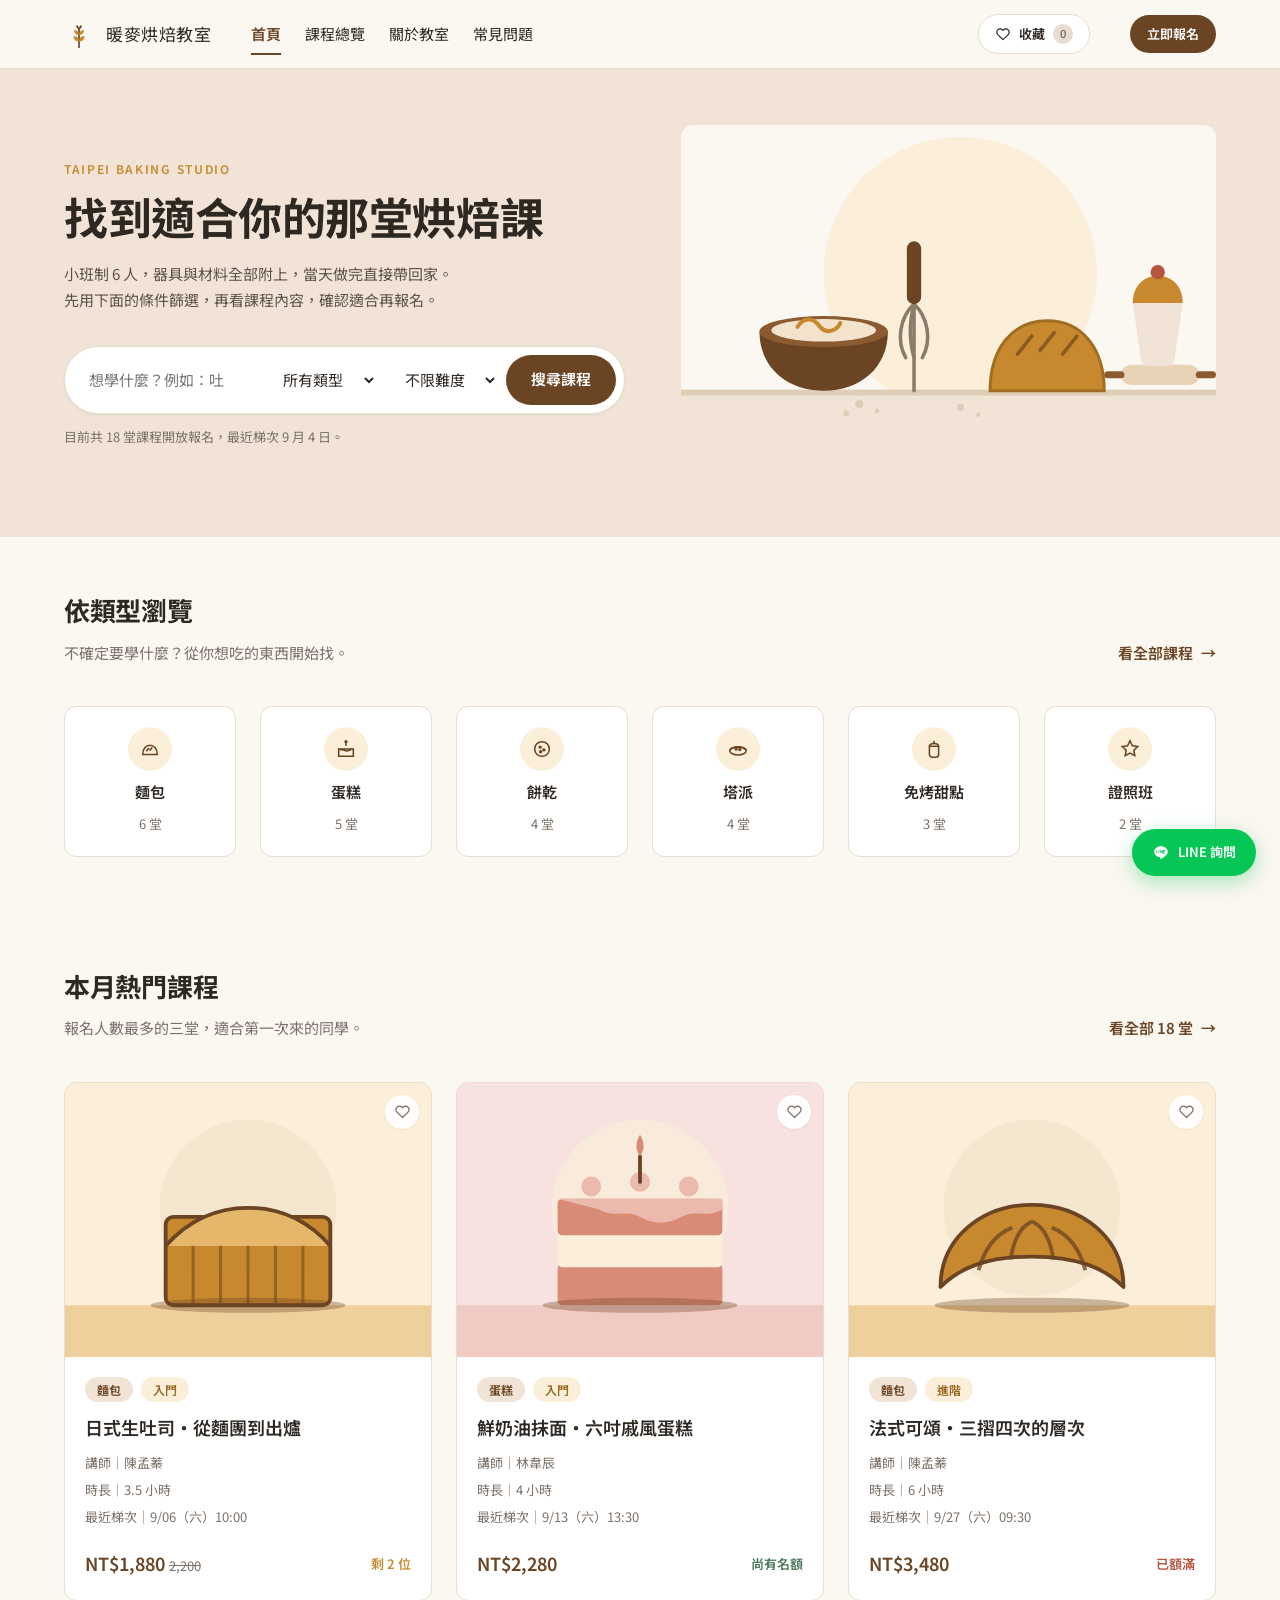
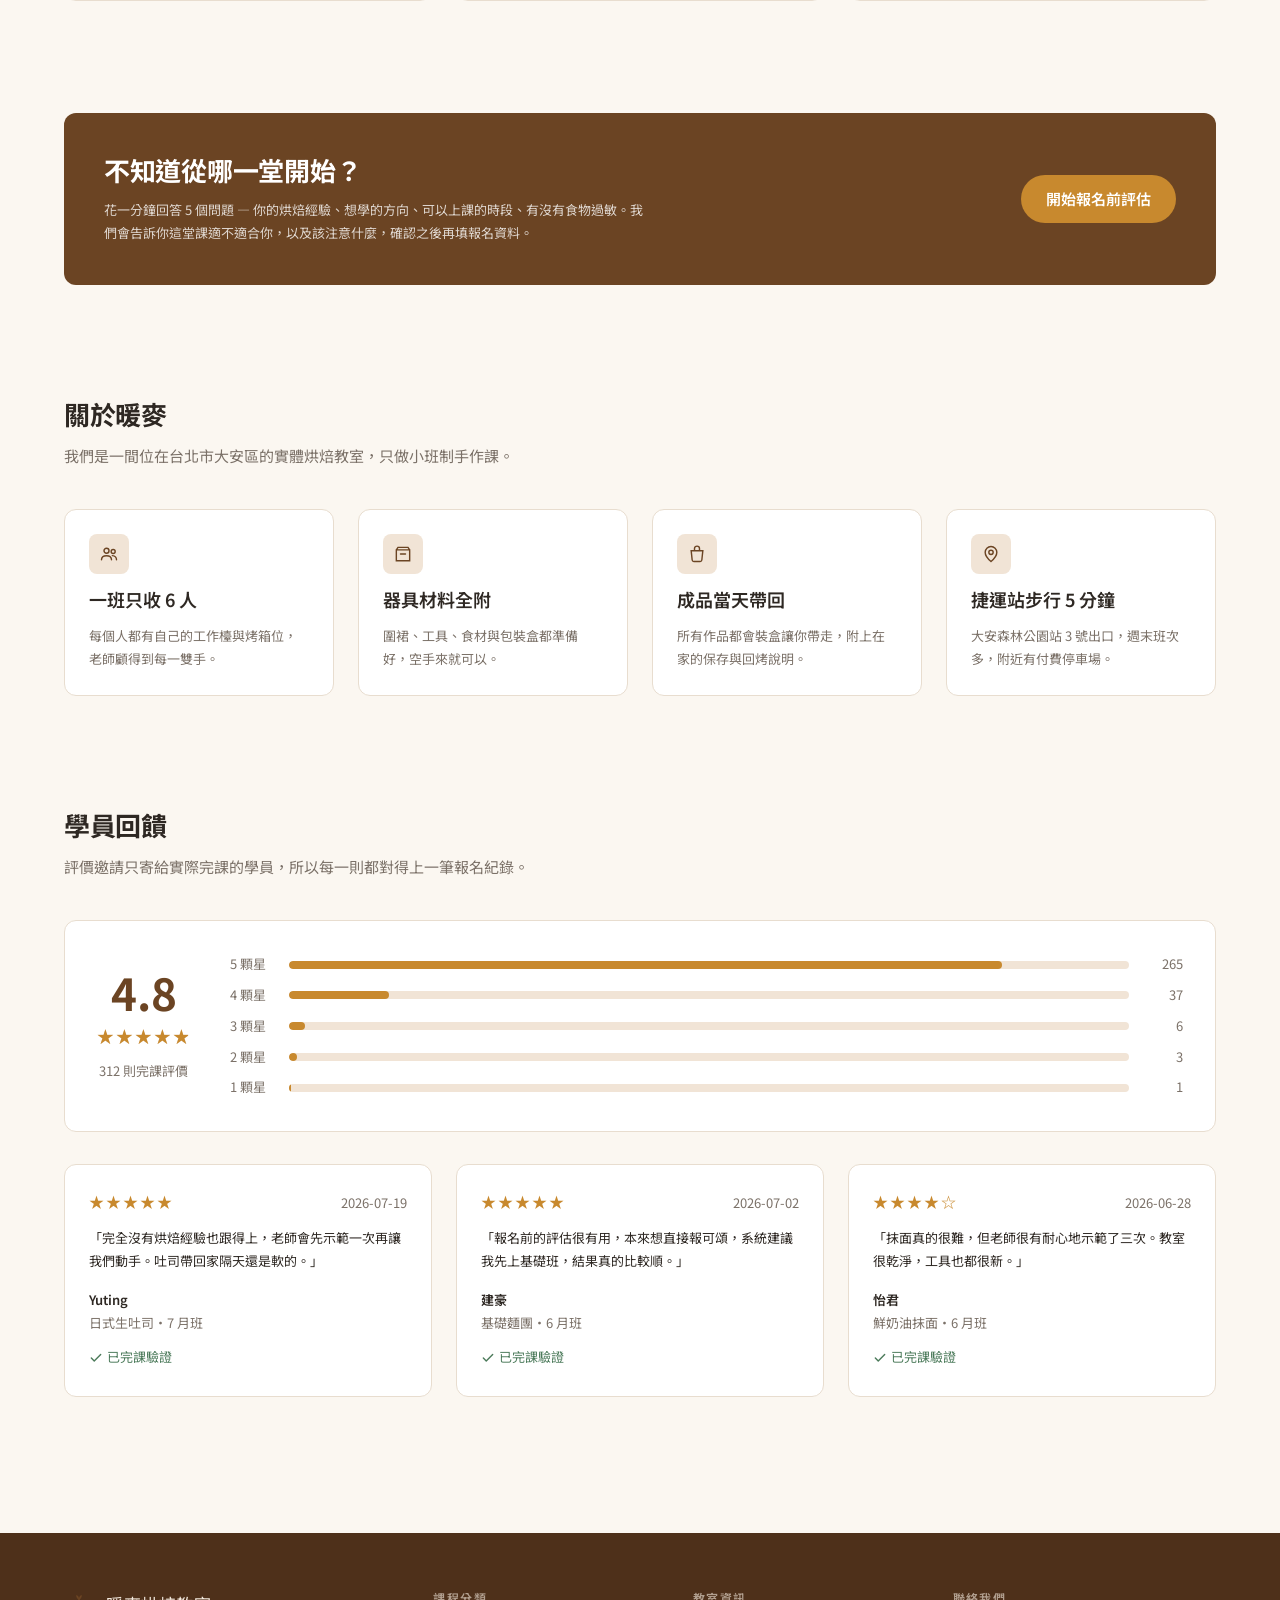
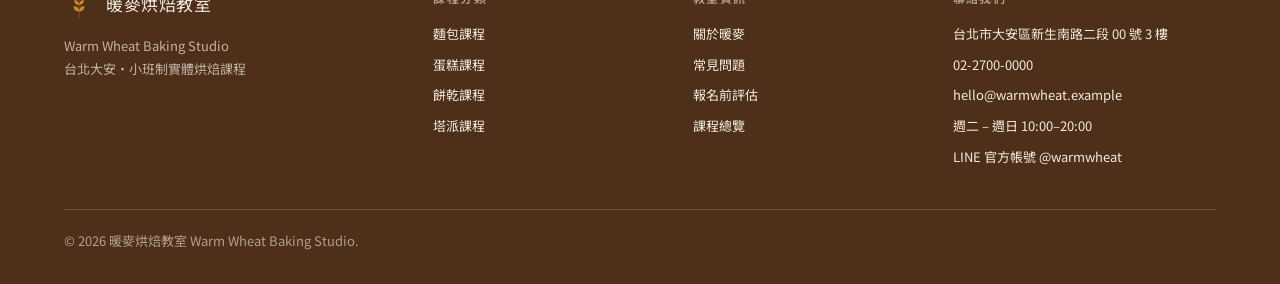
==== commit aec4bca9: "Close up sentences broken across source lines A newline inside a text run collapses to a space, and " ====
--- a/index.html
+++ b/index.html
@@ -130,8 +130,7 @@
       <span class="eyebrow">Taipei Baking Studio</span>
       <h1 class="hero__title">找到適合你的那堂烘焙課</h1>
       <p class="hero__lede">
-        小班制 6 人，器具與材料全部附上，當天做完直接帶回家。
-        先用下面的條件篩選，再看課程內容，確認適合再報名。
+        小班制 6 人，器具與材料全部附上，當天做完直接帶回家。先用下面的條件篩選，再看課程內容，確認適合再報名。
       </p>
 
       <!-- 課程查詢入口 → courses.html -->
@@ -300,9 +299,7 @@
       <div>
         <h2>不知道從哪一堂開始？</h2>
         <p>
-          花一分鐘回答 5 個問題 — 你的烘焙經驗、想學的方向、可以上課的時段、
-          有沒有食物過敏。我們會告訴你這堂課適不適合你，以及該注意什麼，
-          確認之後再填報名資料。
+          花一分鐘回答 5 個問題 — 你的烘焙經驗、想學的方向、可以上課的時段、有沒有食物過敏。我們會告訴你這堂課適不適合你，以及該注意什麼，確認之後再填報名資料。
         </p>
       </div>
       <a class="btn btn--honey" href="enroll.html#assess">開始報名前評估</a>
--- a/styles/components.css
+++ b/styles/components.css
@@ -978,6 +978,28 @@
 /* Drawer */
 .drawer { position: fixed; inset: 0; z-index: 80; visibility: hidden; }
 .drawer[data-open] { visibility: visible; }
+
+/* `visibility` on .drawer and .modal is a gate, not an animation: it decides
+   whether the panel can be focused at all, so it has to apply on the tick the
+   attribute changes.
+
+   Under prefers-reduced-motion it didn't. base.css sets
+   `transition-duration: 0.01ms !important` on `*`, and any element that
+   declares no transition-property gets the initial value `all`. `visibility`
+   is inherited, so opening a panel started a visibility transition on every
+   descendant — each stayed `hidden`, and a hidden element cannot take focus.
+   The focus() calls in saved.js and waitlist.js silently did nothing, focus
+   stayed on the page behind the scrim, and Tab carried on walking the
+   background: modal in appearance only, for exactly the users least able to
+   tolerate it.
+
+   Nothing in an overlay should animate under reduced motion anyway, so the
+   subtree opts out. Scoped so the rest of the page keeps the standard
+   reduced-motion treatment. */
+@media (prefers-reduced-motion: reduce) {
+  .modal, .modal *,
+  .drawer, .drawer * { transition: none !important; }
+}
 .drawer__scrim {
   position: absolute;
   inset: 0;
